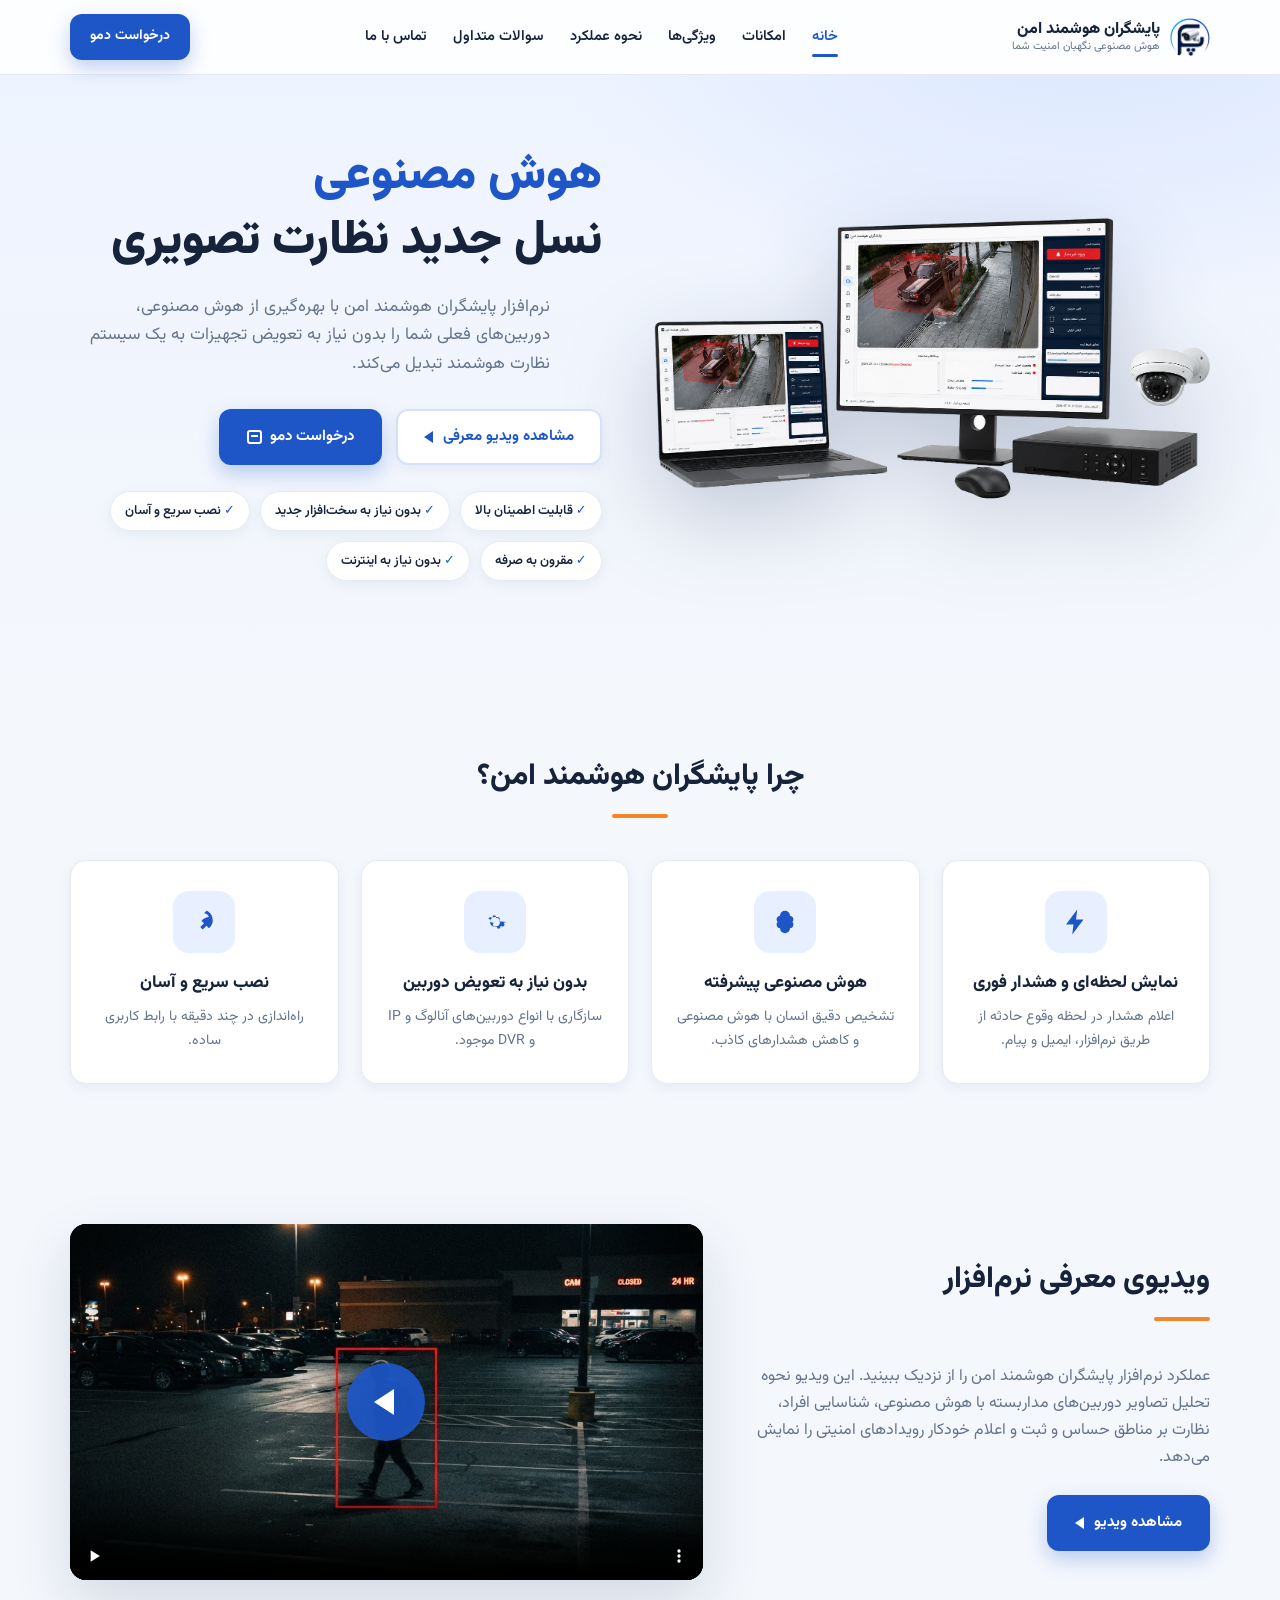
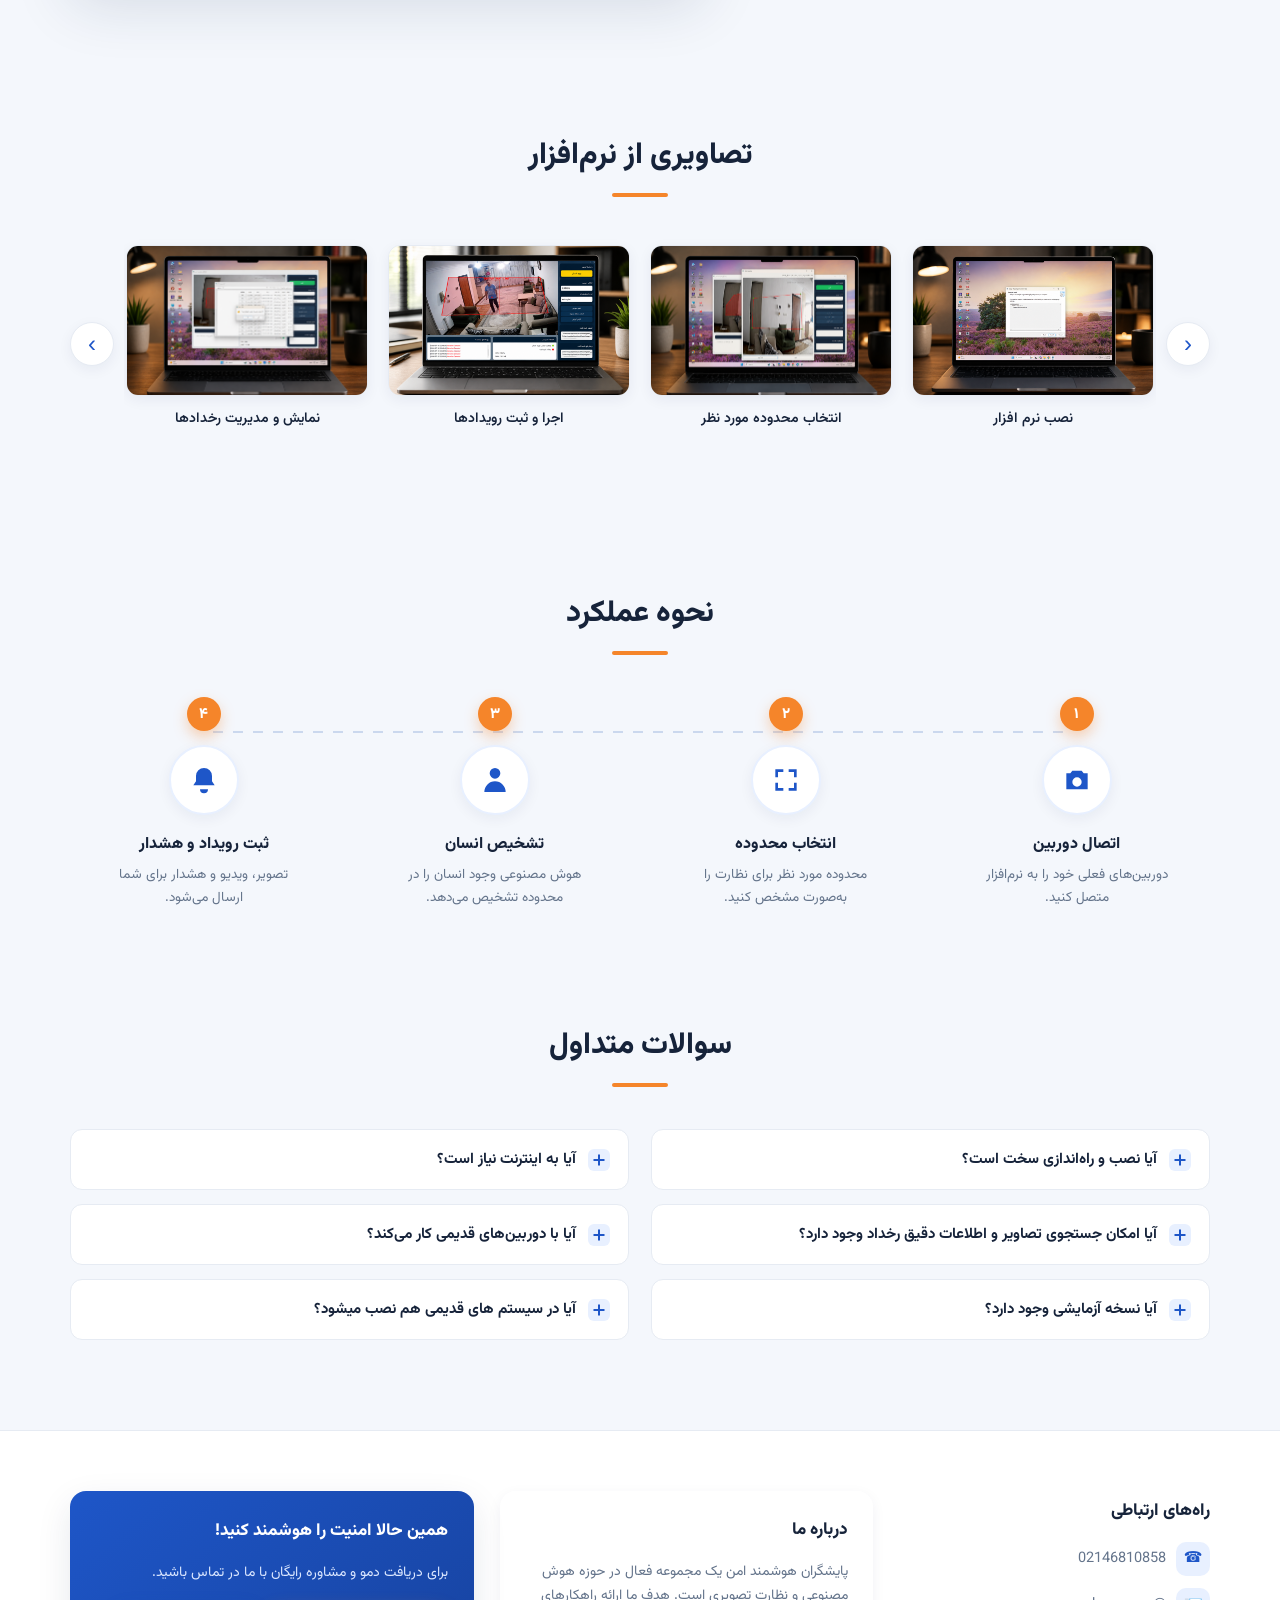
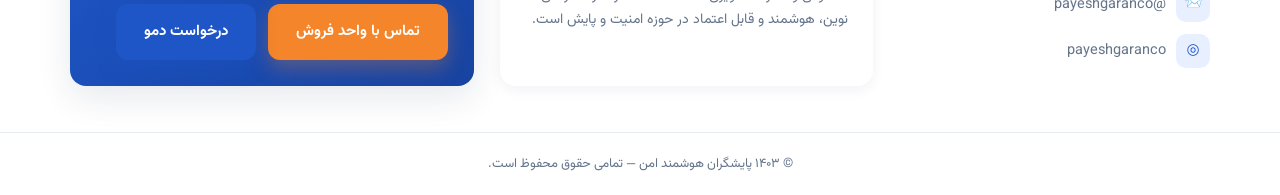
==== index.html @ 46f4c150 "Update index.html" ====
<!DOCTYPE html>
<html lang="fa" dir="rtl">
<head>
  <meta charset="UTF-8" />
  <meta name="viewport" content="width=device-width, initial-scale=1.0" />
  <title>پایشگران هوشمند امن | هوش مصنوعی نگهبان امنیت شما</title>
  <meta name="description" content="دوربین‌های فعلی خود را بدون تعویض تجهیزات به یک سیستم نظارتی هوشمند تبدیل کنید. تشخیص هوشمند انسان، هشدار لحظه‌ای و نصب سریع." />
  <meta name="theme-color" content="#1e56c8" />

  <!-- Vazirmatn Persian font -->
  <link rel="preconnect" href="https://fonts.googleapis.com" />
  <link rel="preconnect" href="https://fonts.gstatic.com" crossorigin />
  <link href="https://fonts.googleapis.com/css2?family=Vazirmatn:wght@400;500;600;700;800;900&display=swap" rel="stylesheet" />

  <link rel="stylesheet" href="style.css" />
</head>
<body>

  <!-- ============================================================= -->
  <!-- SECTION 1 : HEADER + HERO                                     -->
  <!-- ============================================================= -->
  <header class="navbar" id="navbar">
    <div class="container nav-inner">

      <!-- Brand / Logo -->
      <a href="#hero" class="brand">
        <!-- ASSET REQUIRED: assets/logo/logo.png -->
        <img src="assets/logo/logo.png" alt="لوگوی پایشگران هوشمند امن" class="brand-logo" />
        <span class="brand-text">
          <strong>پایشگران هوشمند امن</strong>
          <small>هوش مصنوعی نگهبان امنیت شما</small>
        </span>
      </a>

      <!-- Desktop navigation -->
      <nav class="nav-links" id="navLinks">
        <a href="#hero" class="active">خانه</a>
        <a href="#features">امکانات</a>
        <a href="#video">ویژگی‌ها</a>
        <a href="#how">نحوه عملکرد</a>
        <a href="#faq">سوالات متداول</a>
        <a href="#footer">تماس با ما</a>
      </nav>

      <!-- CTA + mobile toggle -->
      <div class="nav-actions">
        <a href="#footer" class="btn btn-primary btn-sm nav-cta">درخواست دمو</a>
        <button class="nav-toggle" id="navToggle" aria-label="باز کردن منو" aria-expanded="false">
          <span></span><span></span><span></span>
        </button>
      </div>

    </div>
  </header>

  <!-- HERO -->
  <section class="hero" id="hero">
    <div class="container hero-inner">

      <!-- Hero image -->
      <div class="hero-media reveal">
        <!-- ASSET REQUIRED: assets/images/hero.png -->
        <img src="assets/slider.png" alt="نمایش نرم‌افزار روی مانیتور و لپ‌تاپ به همراه دوربین مداربسته" />
      </div>

      <!-- Hero text -->
      <div class="hero-content reveal">
        <h1 class="hero-title">
          <span class="accent">هوش مصنوعی</span>
         نسل جدید نظارت تصویری
        </h1>
        <p class="hero-sub">نرم‌افزار پایشگران هوشمند امن با بهره‌گیری از هوش مصنوعی، دوربین‌های فعلی شما را بدون نیاز به تعویض تجهیزات به یک سیستم نظارت هوشمند تبدیل می‌کند.
        </p>

        <div class="hero-buttons">
          <a href="#video" class="btn btn-outline">
            مشاهده ویدیو معرفی
            <span class="icon-play" aria-hidden="true"></span>
          </a>
          <a href="#footer" class="btn btn-primary">
            درخواست دمو
            <span class="icon-cal" aria-hidden="true"></span>
          </a>
        </div>

        <!-- Feature chips -->
        <ul class="hero-chips">
          <li>قابلیت اطمینان بالا</li>
          <li>بدون نیاز به سخت‌افزار جدید</li>
          <li>نصب سریع و آسان</li>
          <li>مقرون به صرفه</li>
          <li>بدون نیاز به اینترنت</li>
        </ul>
      </div>

    </div>
  </section>


  <!-- ============================================================= -->
  <!-- SECTION 2 : FEATURES (4 CARDS)                                -->
  <!-- ============================================================= -->
  <section class="features" id="features">
    <div class="container">
      <h2 class="section-title reveal">چرا پایشگران هوشمند امن؟</h2>

      <div class="feature-grid">

        <article class="card feature-card reveal">
          <div class="feature-icon">
            <!-- icon: bolt/alert -->
            <svg viewBox="0 0 24 24" aria-hidden="true"><path d="M13 2 4 14h6l-1 8 9-12h-6z"/></svg>
          </div>
          <h3>نمایش لحظه‌ای و هشدار فوری</h3>
          <p>اعلام هشدار در لحظه وقوع حادثه از طریق نرم‌افزار، ایمیل و پیام.</p>
        </article>

        <article class="card feature-card reveal">
          <div class="feature-icon">
            <!-- icon: ai / brain -->
            <svg viewBox="0 0 24 24" aria-hidden="true"><path d="M12 3a4 4 0 0 0-4 4 3 3 0 0 0-2 5 3 3 0 0 0 2 5 4 4 0 0 0 8 0 3 3 0 0 0 2-5 3 3 0 0 0-2-5 4 4 0 0 0-4-4zm0 3v12"/></svg>
          </div>
          <h3>هوش مصنوعی پیشرفته</h3>
          <p>تشخیص دقیق انسان با هوش مصنوعی و کاهش هشدارهای کاذب.</p>
        </article>

        <article class="card feature-card reveal">
          <div class="feature-icon">
            <!-- icon: settings/gear -->
            <svg viewBox="0 0 24 24" aria-hidden="true"><path d="M12 8a4 4 0 1 0 0 8 4 4 0 0 0 0-8zm9 4-2 .5.7 1.9-1.4 1.4-1.9-.7-.5 2h-2l-.5-2-1.9.7-1.4-1.4.7-1.9L8 12l.5-1.9-1.9-.7L8 8l1.9.7.5-2h2l.5 2 1.9-.7L16 9.4l-.7 1.9z"/></svg>
          </div>
          <h3>بدون نیاز به تعویض دوربین</h3>
          <p>سازگاری با انواع دوربین‌های آنالوگ و IP و DVR موجود.</p>
        </article>

        <article class="card feature-card reveal">
          <div class="feature-icon">
            <!-- icon: rocket -->
            <svg viewBox="0 0 24 24" aria-hidden="true"><path d="M14 3c3 1 5 4 5 8 0 2-1 4-3 6l-2-2-3 3-2-2 3-3-2-2c2-2 4-3 6-3-1-2-2-3-4-3z"/></svg>
          </div>
          <h3>نصب سریع و آسان</h3>
          <p>راه‌اندازی در چند دقیقه با رابط کاربری ساده.</p>
        </article>

      </div>
    </div>
  </section>


  <!-- ============================================================= -->
  <!-- SECTION 3 : VIDEO                                             -->
  <!-- ============================================================= -->
  <section class="video-section" id="video">
    <div class="container video-inner">

      <div class="video-text reveal">
        <h2 class="section-title align-start">ویدیوی معرفی نرم‌افزار</h2>
        <p>عملکرد نرم‌افزار پایشگران هوشمند امن را از نزدیک ببینید. این ویدیو نحوه تحلیل تصاویر دوربین‌های مداربسته با هوش مصنوعی، شناسایی افراد، نظارت بر مناطق حساس و ثبت و اعلام خودکار رویدادهای امنیتی را نمایش می‌دهد.   </p>
        <a href="#video" class="btn btn-primary" id="playCta">
          مشاهده ویدیو
          <span class="icon-play" aria-hidden="true"></span>
        </a>
      </div>

      <div class="video-player reveal">
        <!-- ASSET REQUIRED: assets/video/demo.mp4  +  poster assets/images/video-poster.png -->
        <video id="demoVideo" controls poster="assets/images/video-poster.png" preload="none">
          <source src="assets/demoo.mp4" type="video/mp4" />
          مرورگر شما از پخش ویدیو پشتیبانی نمی‌کند.
        </video>
        <button class="video-play-btn" id="videoPlayBtn" aria-label="پخش ویدیو">
          <span class="icon-play-big" aria-hidden="true"></span>
        </button>
      </div>

    </div>
  </section>


  <!-- ============================================================= -->
  <!-- SECTION 4 : SOFTWARE GALLERY                                  -->
  <!-- ============================================================= -->
  <section class="gallery" id="gallery">
    <div class="container">
      <h2 class="section-title reveal">تصاویری از نرم‌افزار</h2>

      <div class="gallery-wrap reveal">
        <button class="gallery-nav prev" id="galleryPrev" aria-label="قبلی">‹</button>

        <div class="gallery-track" id="galleryTrack">
          <figure class="gallery-item">
            <!-- ASSET REQUIRED: assets/images/screenshot1.png -->
            <img src="assets/images/b.png" alt="نصب نرم افزار" />
            <figcaption>نصب نرم افزار</figcaption>
          </figure>

          <figure class="gallery-item">
            <!-- ASSET REQUIRED: assets/images/screenshot2.png -->
            <img src="assets/images/c.png" alt="انتخاب محدوده مورد نظر" />
            <figcaption>انتخاب محدوده مورد نظر</figcaption>
          </figure>

          <figure class="gallery-item">
            <!-- ASSET REQUIRED: assets/images/screenshot3.png -->
            <img src="assets/images/a.png" alt="اجرا و ثبت رویدادها" />
            <figcaption>اجرا و ثبت رویدادها</figcaption>
          </figure>

          <figure class="gallery-item">
            <!-- ASSET REQUIRED: assets/images/screenshot4.png -->
            <img src="assets/images/d.png" alt="نمایش و مدیریت رخدادها" />
            <figcaption>نمایش و مدیریت رخدادها</figcaption>
          </figure>
        </div>

        <button class="gallery-nav next" id="galleryNext" aria-label="بعدی">›</button>
      </div>
    </div>
  </section>


  <!-- ============================================================= -->
  <!-- SECTION 5 : HOW IT WORKS (4 STEPS)                            -->
  <!-- ============================================================= -->
  <section class="how" id="how">
    <div class="container">
      <h2 class="section-title reveal">نحوه عملکرد</h2>

      <div class="steps">

        <div class="step reveal">
          <div class="step-badge">۱</div>
          <div class="step-icon">
            <!-- icon: camera -->
            <svg viewBox="0 0 24 24" aria-hidden="true"><path d="M4 7h3l1.5-2h7L17 7h3v12H4zM12 10a3.5 3.5 0 1 0 0 7 3.5 3.5 0 0 0 0-7z"/></svg>
          </div>
          <h3>اتصال دوربین</h3>
          <p>دوربین‌های فعلی خود را به نرم‌افزار متصل کنید.</p>
        </div>

        <div class="step reveal">
          <div class="step-badge">۲</div>
          <div class="step-icon">
            <!-- icon: zone/square -->
            <svg viewBox="0 0 24 24" aria-hidden="true"><path d="M4 4h6v2H6v4H4zM20 4v6h-2V6h-4V4zM4 20v-6h2v4h4v2zM20 20h-6v-2h4v-4h2z"/></svg>
          </div>
          <h3>انتخاب محدوده</h3>
          <p>محدوده مورد نظر برای نظارت را به‌صورت مشخص کنید.</p>
        </div>

        <div class="step reveal">
          <div class="step-badge">۳</div>
          <div class="step-icon">
            <!-- icon: person -->
            <svg viewBox="0 0 24 24" aria-hidden="true"><path d="M12 3a4 4 0 1 0 0 8 4 4 0 0 0 0-8zM4 21a8 8 0 0 1 16 0z"/></svg>
          </div>
          <h3>تشخیص انسان</h3>
          <p>هوش مصنوعی وجود انسان را در محدوده تشخیص می‌دهد.</p>
        </div>

        <div class="step reveal">
          <div class="step-badge">۴</div>
          <div class="step-icon">
            <!-- icon: bell -->
            <svg viewBox="0 0 24 24" aria-hidden="true"><path d="M12 3a6 6 0 0 0-6 6v4l-2 3h16l-2-3V9a6 6 0 0 0-6-6zM9 19a3 3 0 0 0 6 0z"/></svg>
          </div>
          <h3>ثبت رویداد و هشدار</h3>
          <p>تصویر، ویدیو و هشدار برای شما ارسال می‌شود.</p>
        </div>

      </div>
    </div>
  </section>


  <!-- ============================================================= -->
  <!-- SECTION 6 : FAQ ACCORDION                                     -->
  <!-- ============================================================= -->
  <section class="faq" id="faq">
    <div class="container">
      <h2 class="section-title reveal">سوالات متداول</h2>

      <div class="faq-grid reveal">

        <!-- Column 1 -->
        <div class="faq-col">
          <div class="faq-item">
            <button class="faq-q" aria-expanded="false">
              <span class="faq-plus" aria-hidden="true"></span>
              آیا نصب و راه‌اندازی سخت است؟
            </button>
            <div class="faq-a"><p>خیر، نصب بسیار ساده است و در چند دقیقه انجام می‌شود.</p></div>
          </div>

          <div class="faq-item">
            <button class="faq-q" aria-expanded="false">
              <span class="faq-plus" aria-hidden="true"></span>
              آیا امکان جستجوی تصاویر و اطلاعات دقیق رخداد وجود دارد؟
            </button>
            <div class="faq-a"><p>بله، نرم‌افزار امکان جستجوی رخدادها را با تاریخ و ساعت فراهم میکند تا نیازی نباشد برای یافتن چند ثانیه چند ساعت فیلم را دستی بازبینی کنید.</p></div>
          </div>

          <div class="faq-item">
            <button class="faq-q" aria-expanded="false">
              <span class="faq-plus" aria-hidden="true"></span>
              آیا نسخه آزمایشی وجود دارد؟
            </button>
            <div class="faq-a"><p>بله، می‌توانید درخواست دمو دهید و نسخه آزمایشی را تجربه کنید.</p></div>
          </div>
        </div>

        <!-- Column 2 -->
        <div class="faq-col">
          <div class="faq-item">
            <button class="faq-q" aria-expanded="false">
              <span class="faq-plus" aria-hidden="true"></span>
              آیا به اینترنت نیاز است؟
            </button>
            <div class="faq-a"><p>خیر نرم افزار کاملا افلاین و روی سیستم خود شما اجرا میشود و هیچ اطلاعاتی از شما به هیچ سروری ارسال نمی شود.</p></div>
          </div>

          <div class="faq-item">
            <button class="faq-q" aria-expanded="false">
              <span class="faq-plus" aria-hidden="true"></span>
              آیا با دوربین‌های قدیمی کار می‌کند؟
            </button>
            <div class="faq-a"><p>بله، با انواع دوربین‌های آنالوگ و IP سازگار است.</p></div>
          </div>

          <div class="faq-item">
            <button class="faq-q" aria-expanded="false">
              <span class="faq-plus" aria-hidden="true"></span>
              آیا در سیستم های قدیمی هم نصب میشود؟
            </button>
            <div class="faq-a"><p>نرم افزار روی ویندوزهای 10 و 11  نصب و اجرا میشود..</p></div>
          </div>
        </div>

      </div>
    </div>
  </section>


  <!-- ============================================================= -->
  <!-- SECTION 7 : FOOTER + CONTACT                                  -->
  <!-- ============================================================= -->
  <footer class="footer" id="footer">
    <div class="container footer-grid">

      <!-- Contact info -->
      <div class="footer-col reveal">
        <h3>راه‌های ارتباطی</h3>
        <ul class="contact-list">
          <li><span class="c-icon" aria-hidden="true">☎</span>02146810858 </li>
          <li><span class="c-icon" aria-hidden="true">📨</span><a href="https://t.me/payeshgaranco" target="_blank">@payeshgaranco</a></li>
          <li><span class="c-icon" aria-hidden="true">◎</span><a href="https://instagram.com/payeshgaranco" target="_blank" rel="noopener noreferrer">payeshgaranco</a></li>
        </ul>
      </div>

      <!-- About -->
      <div class="footer-col card glass reveal">
        <h3>درباره ما</h3>
        <p>
          پایشگران هوشمند امن یک مجموعه فعال در حوزه هوش
          مصنوعی و نظارت تصویری است. هدف ما ارائه راهکارهای نوین، هوشمند و قابل اعتماد در حوزه امنیت و پایش است.
        </p>
      </div>

      <!-- Final CTA -->
      <div class="footer-col cta-card reveal">
        <h3>همین حالا امنیت را هوشمند کنید!</h3>
        <p>برای دریافت دمو و مشاوره رایگان با ما در تماس باشید.</p>
        <div class="cta-buttons">
          <a href="tel:09380102519" class="btn btn-accent">تماس با واحد فروش</a>
          <a href="#hero" class="btn btn-primary">درخواست دمو</a>
        </div>
      </div>

    </div>

    <div class="footer-bottom">
      <div class="container">
        <p>© ۱۴۰۳ پایشگران هوشمند امن — تمامی حقوق محفوظ است.</p>
      </div>
    </div>
  </footer>

  <script src="script.js"></script>
</body>
</html>
---- style.css ----
/*==============================
  BASE / RESET / VARIABLES
==============================*/
:root {
  --blue:        #1e56c8;
  --blue-dark:   #1743a0;
  --blue-soft:   #e8f0ff;
  --orange:      #f5852a;
  --ink:         #16233a;
  --muted:       #64748b;
  --line:        #e6ebf3;
  --bg:          #f4f7fc;
  --white:       #ffffff;
  --radius:      16px;
  --shadow-sm:   0 4px 14px rgba(20, 40, 80, 0.06);
  --shadow-md:   0 12px 34px rgba(20, 40, 80, 0.10);
  --shadow-lg:   0 24px 60px rgba(20, 40, 80, 0.14);
  --maxw:        1180px;
}

* { margin: 0; padding: 0; box-sizing: border-box; }

html {
  scroll-behavior: smooth;      /* smooth scroll */
  scroll-padding-top: 90px;
  background: var(--bg);
}

body {
  font-family: "Vazirmatn", system-ui, sans-serif;
  color: var(--ink);
  background: var(--bg);
  line-height: 1.7;
  overflow-x: hidden;
}

.container {
  width: 100%;
  max-width: var(--maxw);
  margin: 0 auto;
  padding: 0 20px;
}

img { max-width: 100%; display: block; }
ul { list-style: none; }
a { text-decoration: none; color: inherit; }

/*==============================
  BUTTONS (shared)
==============================*/
.btn {
  display: inline-flex;
  align-items: center;
  justify-content: center;
  gap: 8px;
  font-family: inherit;
  font-weight: 700;
  font-size: 15px;
  padding: 13px 26px;
  border-radius: 12px;
  border: 2px solid transparent;
  cursor: pointer;
  transition: transform .2s ease, box-shadow .2s ease, background .2s ease, color .2s ease;
}
.btn:hover { transform: translateY(-2px); }
.btn-sm { padding: 9px 18px; font-size: 14px; }

.btn-primary { background: var(--blue); color: #fff; box-shadow: 0 8px 20px rgba(30,86,200,.28); }
.btn-primary:hover { background: var(--blue-dark); }

.btn-outline { background: #fff; color: var(--blue); border-color: #d7e2f7; box-shadow: var(--shadow-sm); }
.btn-outline:hover { border-color: var(--blue); }

.btn-accent { background: var(--orange); color: #fff; box-shadow: 0 8px 20px rgba(245,133,42,.30); }
.btn-accent:hover { filter: brightness(.96); }

/* small inline icons made with CSS so no external icon files are required */
.icon-play  { width: 0; height: 0; border-inline-start: 9px solid currentColor; border-block: 6px solid transparent; margin-inline-start: 2px; }
.icon-cal   { width: 15px; height: 14px; border: 2px solid currentColor; border-radius: 3px; position: relative; }
.icon-cal::before { content: ""; position: absolute; inset: 3px 2px auto 2px; border-top: 2px solid currentColor; }

/*==============================
  SECTION TITLES (shared)
==============================*/
.section-title {
  text-align: center;
  font-size: clamp(22px, 3vw, 30px);
  font-weight: 800;
  margin-bottom: 42px;
  position: relative;
  padding-bottom: 16px;
}
.section-title::after {
  content: "";
  position: absolute;
  bottom: 0; left: 50%;
  transform: translateX(-50%);
  width: 56px; height: 4px;
  border-radius: 4px;
  background: var(--orange);
}
.section-title.align-start { text-align: right; }
.section-title.align-start::after { left: auto; right: 0; transform: none; }

/*==============================
  SCROLL REVEAL ANIMATION
==============================*/
.reveal {
  opacity: 0;
  transform: translateY(28px);
  transition: opacity .7s ease, transform .7s ease;
}
.reveal.visible { opacity: 1; transform: translateY(0); }

/*==============================
  SECTION 1 : NAVBAR
==============================*/
.navbar {
  position: sticky;               /* sticky navbar */
  top: 0;
  z-index: 100;
  background: rgba(255, 255, 255, 0.82);
  backdrop-filter: blur(14px);
  -webkit-backdrop-filter: blur(14px);
  border-bottom: 1px solid var(--line);
  transition: box-shadow .3s ease, background .3s ease;
}
.navbar.scrolled { box-shadow: var(--shadow-sm); background: rgba(255,255,255,.95); }

.nav-inner {
  display: flex;
  align-items: center;
  justify-content: space-between;
  gap: 20px;
  height: 74px;
}
.brand { display: flex; align-items: center; gap: 10px; }
.brand-logo { width: 40px; height: 40px; object-fit: contain; }
.brand-text { display: flex; flex-direction: column; line-height: 1.25; }
.brand-text strong { font-size: 16px; font-weight: 800; }
.brand-text small { font-size: 11px; color: var(--muted); }

.nav-links { display: flex; align-items: center; gap: 26px; }
.nav-links a { font-size: 14.5px; font-weight: 600; color: var(--ink); position: relative; padding: 6px 0; transition: color .2s; }
.nav-links a:hover { color: var(--blue); }
.nav-links a.active { color: var(--blue); }
.nav-links a.active::after {
  content: ""; position: absolute; bottom: -2px; right: 0; left: 0;
  height: 3px; border-radius: 3px; background: var(--blue);
}

.nav-actions { display: flex; align-items: center; gap: 12px; }

.nav-toggle {
  display: none;
  flex-direction: column;
  gap: 5px;
  width: 42px; height: 42px;
  border: 1px solid var(--line);
  border-radius: 10px;
  background: #fff;
  cursor: pointer;
  align-items: center; justify-content: center;
}
.nav-toggle span { width: 20px; height: 2px; background: var(--ink); border-radius: 2px; transition: .3s; }
.nav-toggle.open span:nth-child(1) { transform: translateY(7px) rotate(45deg); }
.nav-toggle.open span:nth-child(2) { opacity: 0; }
.nav-toggle.open span:nth-child(3) { transform: translateY(-7px) rotate(-45deg); }

/*==============================
  SECTION 1 : HERO
==============================*/
.hero {
  position: relative;
  padding: 70px 0 90px;
  background:
    radial-gradient(900px 500px at 85% -10%, #dbe7ff 0%, transparent 60%),
    linear-gradient(180deg, #eef4ff 0%, var(--bg) 100%);
  overflow: hidden;
}
.hero-inner {
  display: grid;
  grid-template-columns: 1.05fr 1fr;
  align-items: center;
  gap: 50px;
}
.hero-media img {
  width: 100%;
  filter: drop-shadow(0 30px 45px rgba(20,40,80,.22));
  animation: float 6s ease-in-out infinite;
}
@keyframes float { 0%,100% { transform: translateY(0); } 50% { transform: translateY(-14px); } }

.hero-content { text-align: right; }
.hero-title {
  font-size: clamp(30px, 4.4vw, 48px);
  font-weight: 900;
  line-height: 1.35;
  margin-bottom: 18px;
}
.hero-title .accent { color: var(--blue); display: block; }
.hero-sub { font-size: 17px; color: var(--muted); max-width: 480px; margin-inline-start: auto; margin-bottom: 30px; }

.hero-buttons { display: flex; gap: 14px; flex-wrap: wrap; margin-bottom: 26px; }

.hero-chips { display: flex; flex-wrap: wrap; gap: 10px; }
.hero-chips li {
  background: #fff;
  border: 1px solid var(--line);
  color: var(--ink);
  font-size: 13px;
  font-weight: 600;
  padding: 8px 14px;
  border-radius: 999px;
  box-shadow: var(--shadow-sm);
}
.hero-chips li::before { content: "✓ "; color: var(--blue); font-weight: 800; }

/*==============================
  SECTION 2 : FEATURES
==============================*/
.features { padding: 80px 0; }
.feature-grid {
  display: grid;
  grid-template-columns: repeat(4, 1fr);
  gap: 22px;
}
.card {
  background: #fff;
  border: 1px solid var(--line);
  border-radius: var(--radius);
  box-shadow: var(--shadow-sm);
}
/* glassmorphism card variant */
.glass {
  background: rgba(255,255,255,.6);
  backdrop-filter: blur(12px);
  -webkit-backdrop-filter: blur(12px);
  border: 1px solid rgba(255,255,255,.7);
}
.feature-card {
  padding: 30px 22px;
  text-align: center;
  transition: transform .3s ease, box-shadow .3s ease, border-color .3s ease;
}
.feature-card:hover { transform: translateY(-8px); box-shadow: var(--shadow-md); border-color: #cfe0ff; }
.feature-icon {
  width: 62px; height: 62px;
  margin: 0 auto 16px;
  border-radius: 16px;
  background: var(--blue-soft);
  display: grid; place-items: center;
}
.feature-icon svg { width: 30px; height: 30px; fill: var(--blue); }
.feature-card h3 { font-size: 17px; font-weight: 800; margin-bottom: 8px; }
.feature-card p { font-size: 14px; color: var(--muted); }

/*==============================
  SECTION 3 : VIDEO
==============================*/
.video-section { padding: 60px 0 80px; }
.video-inner {
  display: grid;
  grid-template-columns: 0.85fr 1.15fr;
  align-items: center;
  gap: 40px;
}
.video-text p { color: var(--muted); font-size: 16px; margin-bottom: 24px; }

.video-player {
  position: relative;
  border-radius: var(--radius);
  overflow: hidden;
  box-shadow: var(--shadow-lg);
  background: #0b1220;
  aspect-ratio: 16 / 9;
}
.video-player video { width: 100%; height: 100%; object-fit: cover; }
.video-play-btn {
  position: absolute; inset: 0;
  margin: auto;
  width: 78px; height: 78px;
  border: none;
  border-radius: 50%;
  background: rgba(30,86,200,.92);
  color: #fff;
  cursor: pointer;
  display: grid; place-items: center;
  box-shadow: 0 10px 30px rgba(0,0,0,.35);
  transition: transform .2s ease, background .2s ease;
}
.video-play-btn:hover { transform: scale(1.08); background: var(--blue); }
.video-play-btn.hidden { display: none; }
.icon-play-big { width: 0; height: 0; border-inline-start: 20px solid #fff; border-block: 13px solid transparent; margin-inline-start: 5px; }

/*==============================
  SECTION 4 : SOFTWARE GALLERY
==============================*/
.gallery { padding: 70px 0; }
.gallery-wrap { position: relative; display: flex; align-items: center; gap: 10px; }
.gallery-track {
  display: flex;
  gap: 20px;
  overflow-x: auto;
  scroll-behavior: smooth;
  scroll-snap-type: x mandatory;
  padding: 6px 2px 16px;
  flex: 1;
  scrollbar-width: none;
}
.gallery-track::-webkit-scrollbar { display: none; }
.gallery-item {
  flex: 0 0 calc(25% - 15px);
  scroll-snap-align: start;
  text-align: center;
}
.gallery-item img {
  width: 100%;
  aspect-ratio: 16 / 10;
  object-fit: cover;
  border-radius: 12px;
  border: 1px solid var(--line);
  box-shadow: var(--shadow-sm);
  transition: transform .3s ease, box-shadow .3s ease;
}
.gallery-item img:hover { transform: translateY(-6px); box-shadow: var(--shadow-md); }
.gallery-item figcaption { margin-top: 12px; font-size: 14px; font-weight: 600; color: var(--ink); }

.gallery-nav {
  flex: 0 0 auto;
  width: 44px; height: 44px;
  border-radius: 50%;
  border: 1px solid var(--line);
  background: #fff;
  color: var(--blue);
  font-size: 24px;
  line-height: 1;
  cursor: pointer;
  box-shadow: var(--shadow-sm);
  transition: background .2s, color .2s;
}
.gallery-nav:hover { background: var(--blue); color: #fff; }

/*==============================
  SECTION 5 : HOW IT WORKS
==============================*/
.how { padding: 70px 0 90px; }
.steps {
  display: grid;
  grid-template-columns: repeat(4, 1fr);
  gap: 24px;
  position: relative;
}
/* connecting line behind the steps (RTL friendly) */
.steps::before {
  content: "";
  position: absolute;
  top: 34px;
  right: 12.5%;
  left: 12.5%;
  height: 2px;
  background: repeating-linear-gradient(90deg, #cbd8ee 0 10px, transparent 10px 20px);
  z-index: 0;
}
.step { text-align: center; position: relative; z-index: 1; }
.step-badge {
  width: 34px; height: 34px;
  margin: 0 auto 14px;
  border-radius: 50%;
  background: var(--orange);
  color: #fff;
  font-weight: 800;
  display: grid; place-items: center;
  font-size: 15px;
  box-shadow: 0 6px 14px rgba(245,133,42,.35);
}
.step-icon {
  width: 70px; height: 70px;
  margin: 0 auto 16px;
  border-radius: 50%;
  background: #fff;
  border: 2px solid var(--blue-soft);
  display: grid; place-items: center;
  box-shadow: var(--shadow-sm);
}
.step-icon svg { width: 32px; height: 32px; fill: var(--blue); }
.step h3 { font-size: 16px; font-weight: 800; margin-bottom: 6px; }
.step p { font-size: 13.5px; color: var(--muted); max-width: 200px; margin: 0 auto; }

/*==============================
  SECTION 6 : FAQ ACCORDION
==============================*/
.faq { padding: 20px 0 90px; }
.faq-grid {
  display: grid;
  grid-template-columns: 1fr 1fr;
  gap: 22px;
}
.faq-col { display: flex; flex-direction: column; gap: 14px; }
.faq-item {
  background: #fff;
  border: 1px solid var(--line);
  border-radius: 12px;
  overflow: hidden;
  transition: box-shadow .25s ease, border-color .25s ease;
}
.faq-item.open { border-color: #cfe0ff; box-shadow: var(--shadow-sm); }
.faq-q {
  width: 100%;
  display: flex;
  align-items: center;
  gap: 12px;
  text-align: right;
  font-family: inherit;
  font-size: 15px;
  font-weight: 700;
  color: var(--ink);
  background: none;
  border: none;
  padding: 18px 18px;
  cursor: pointer;
}
.faq-plus {
  flex: 0 0 auto;
  width: 22px; height: 22px;
  position: relative;
  border-radius: 6px;
  background: var(--blue-soft);
}
.faq-plus::before, .faq-plus::after {
  content: ""; position: absolute; background: var(--blue);
  top: 50%; left: 50%; transform: translate(-50%, -50%);
  transition: transform .3s ease, opacity .3s ease;
}
.faq-plus::before { width: 11px; height: 2px; }
.faq-plus::after  { width: 2px; height: 11px; }
.faq-item.open .faq-plus::after { transform: translate(-50%, -50%) rotate(90deg); opacity: 0; }

.faq-a {
  max-height: 0;
  overflow: hidden;
  transition: max-height .35s ease;
}
.faq-a p { padding: 0 18px 18px; color: var(--muted); font-size: 14px; }

/*==============================
  SECTION 7 : FOOTER + CONTACT
==============================*/
.footer { background: #fff; border-top: 1px solid var(--line); padding-top: 60px; }
.footer-grid {
  display: grid;
  grid-template-columns: 1fr 1.2fr 1.3fr;
  gap: 26px;
  align-items: stretch;
}
.footer-col { padding: 6px 0; }
.footer-col h3 { font-size: 17px; font-weight: 800; margin-bottom: 16px; }

.contact-list li {
  display: flex; align-items: center; gap: 10px;
  font-size: 14.5px; color: var(--muted);
  margin-bottom: 12px;
}
.c-icon {
  width: 34px; height: 34px;
  border-radius: 10px;
  background: var(--blue-soft);
  color: var(--blue);
  display: grid; place-items: center;
  font-size: 15px;
}

.footer-col.card { padding: 24px; }
.footer-col.card p { font-size: 14px; color: var(--muted); }

.cta-card {
  padding: 26px;
  border-radius: var(--radius);
  background: linear-gradient(140deg, var(--blue) 0%, var(--blue-dark) 100%);
  color: #fff;
  box-shadow: var(--shadow-md);
}
.cta-card h3 { color: #fff; }
.cta-card p { color: #dbe7ff; font-size: 14px; margin-bottom: 18px; }
.cta-buttons { display: flex; gap: 12px; flex-wrap: wrap; }

.footer-bottom { margin-top: 46px; border-top: 1px solid var(--line); padding: 20px 0; }
.footer-bottom p { text-align: center; font-size: 13px; color: var(--muted); }

/*==============================
  RESPONSIVE : TABLET
==============================*/
@media (max-width: 992px) {
  .feature-grid { grid-template-columns: repeat(2, 1fr); }
  .steps { grid-template-columns: repeat(2, 1fr); row-gap: 40px; }
  .steps::before { display: none; }
  .footer-grid { grid-template-columns: 1fr 1fr; }
  .cta-card { grid-column: 1 / -1; }
  .gallery-item { flex: 0 0 calc(50% - 10px); }
  .video-inner { grid-template-columns: 1fr; }
  .video-text { text-align: center; }
  .section-title.align-start { text-align: center; }
  .section-title.align-start::after { left: 50%; right: auto; transform: translateX(-50%); }
}

/*==============================
  RESPONSIVE : MOBILE
==============================*/
@media (max-width: 720px) {
  .nav-links {
    position: absolute;
    top: 74px; right: 0; left: 0;
    flex-direction: column;
    align-items: stretch;
    gap: 0;
    background: #fff;
    border-bottom: 1px solid var(--line);
    box-shadow: var(--shadow-md);
    padding: 8px 20px 16px;
    max-height: 0;
    overflow: hidden;
    transition: max-height .35s ease;
  }
  .nav-links.open { max-height: 340px; }
  .nav-links a { padding: 13px 0; border-bottom: 1px solid var(--line); }
  .nav-links a.active::after { display: none; }
  .nav-toggle { display: flex; }
  .nav-cta { display: none; }

  .hero { padding: 40px 0 60px; }
  .hero-inner { grid-template-columns: 1fr; gap: 34px; }
  .hero-content { text-align: center; order: 2; }
  .hero-media { order: 1; }
  .hero-sub { margin-inline: auto; }
  .hero-buttons, .hero-chips { justify-content: center; }

  .feature-grid { grid-template-columns: 1fr; }
  .footer-grid { grid-template-columns: 1fr; }
  .gallery-item { flex: 0 0 85%; }
  .hero-buttons .btn { flex: 1; }
}
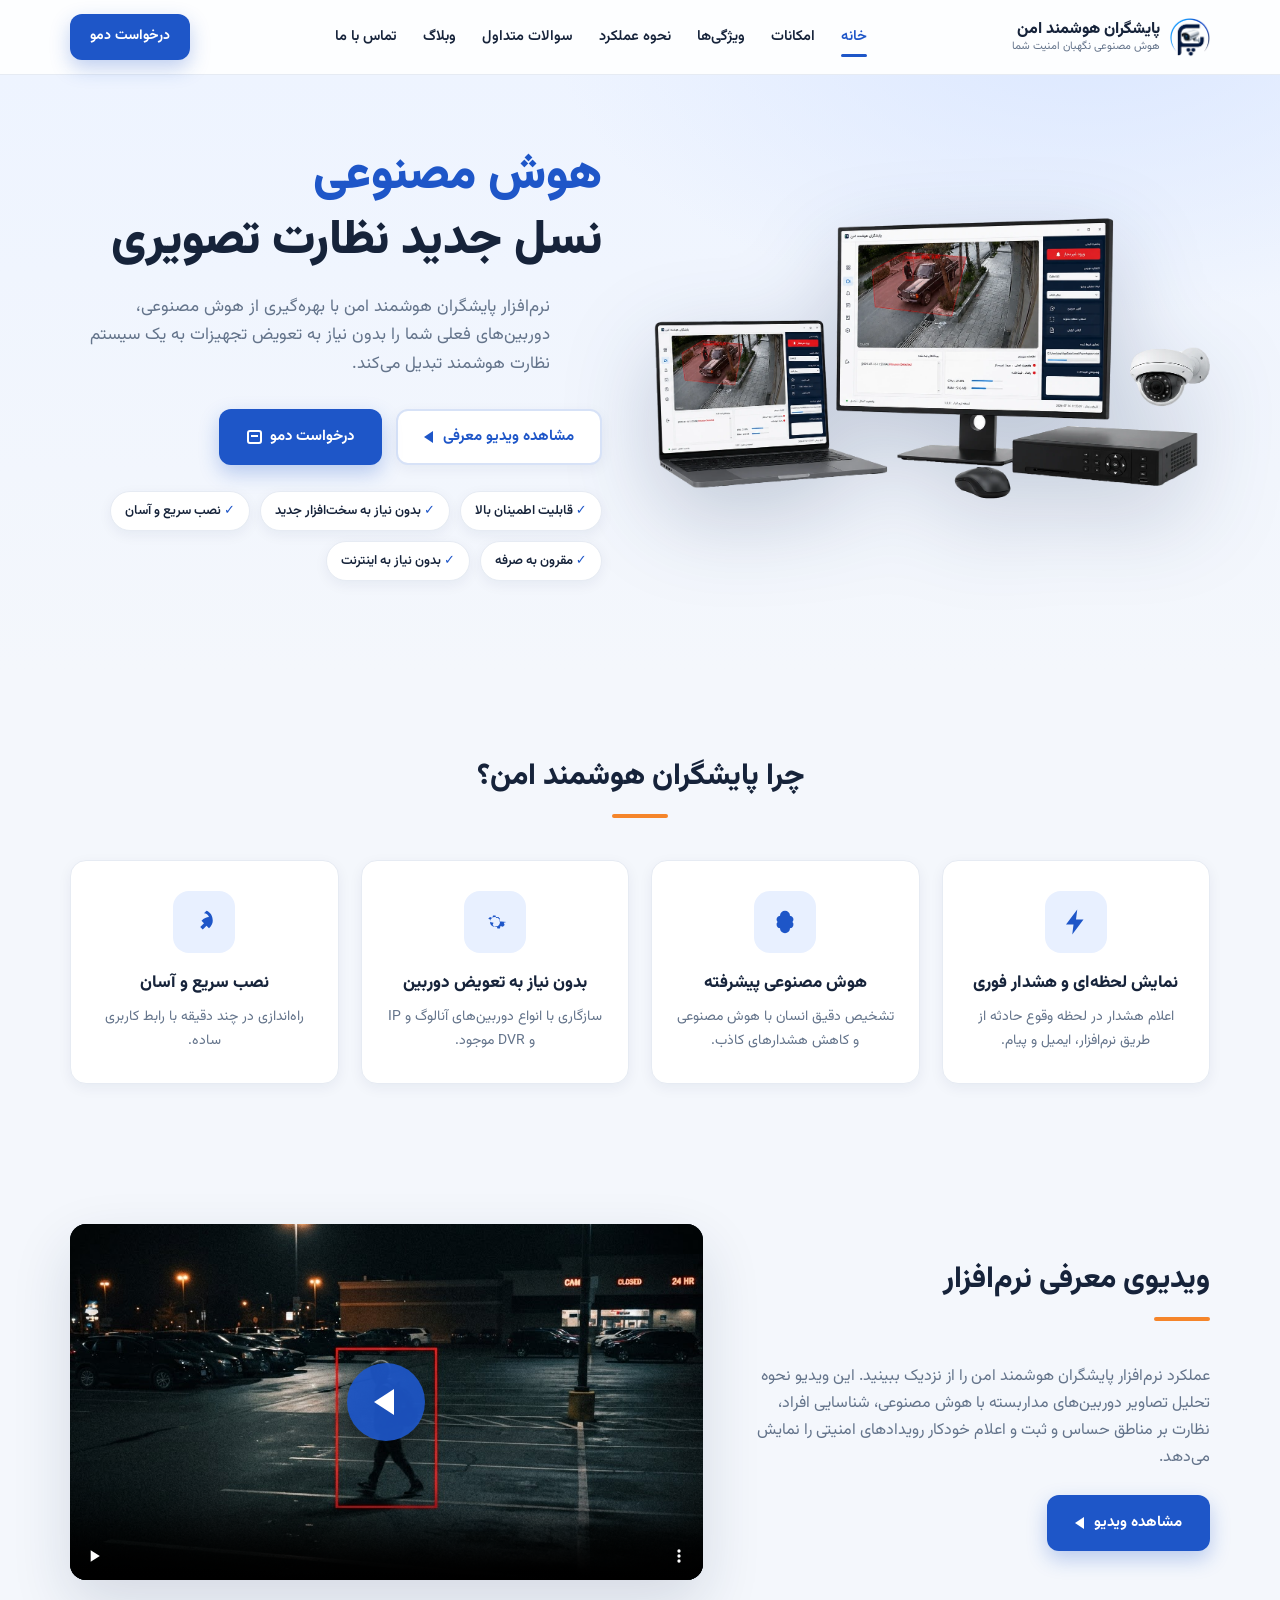
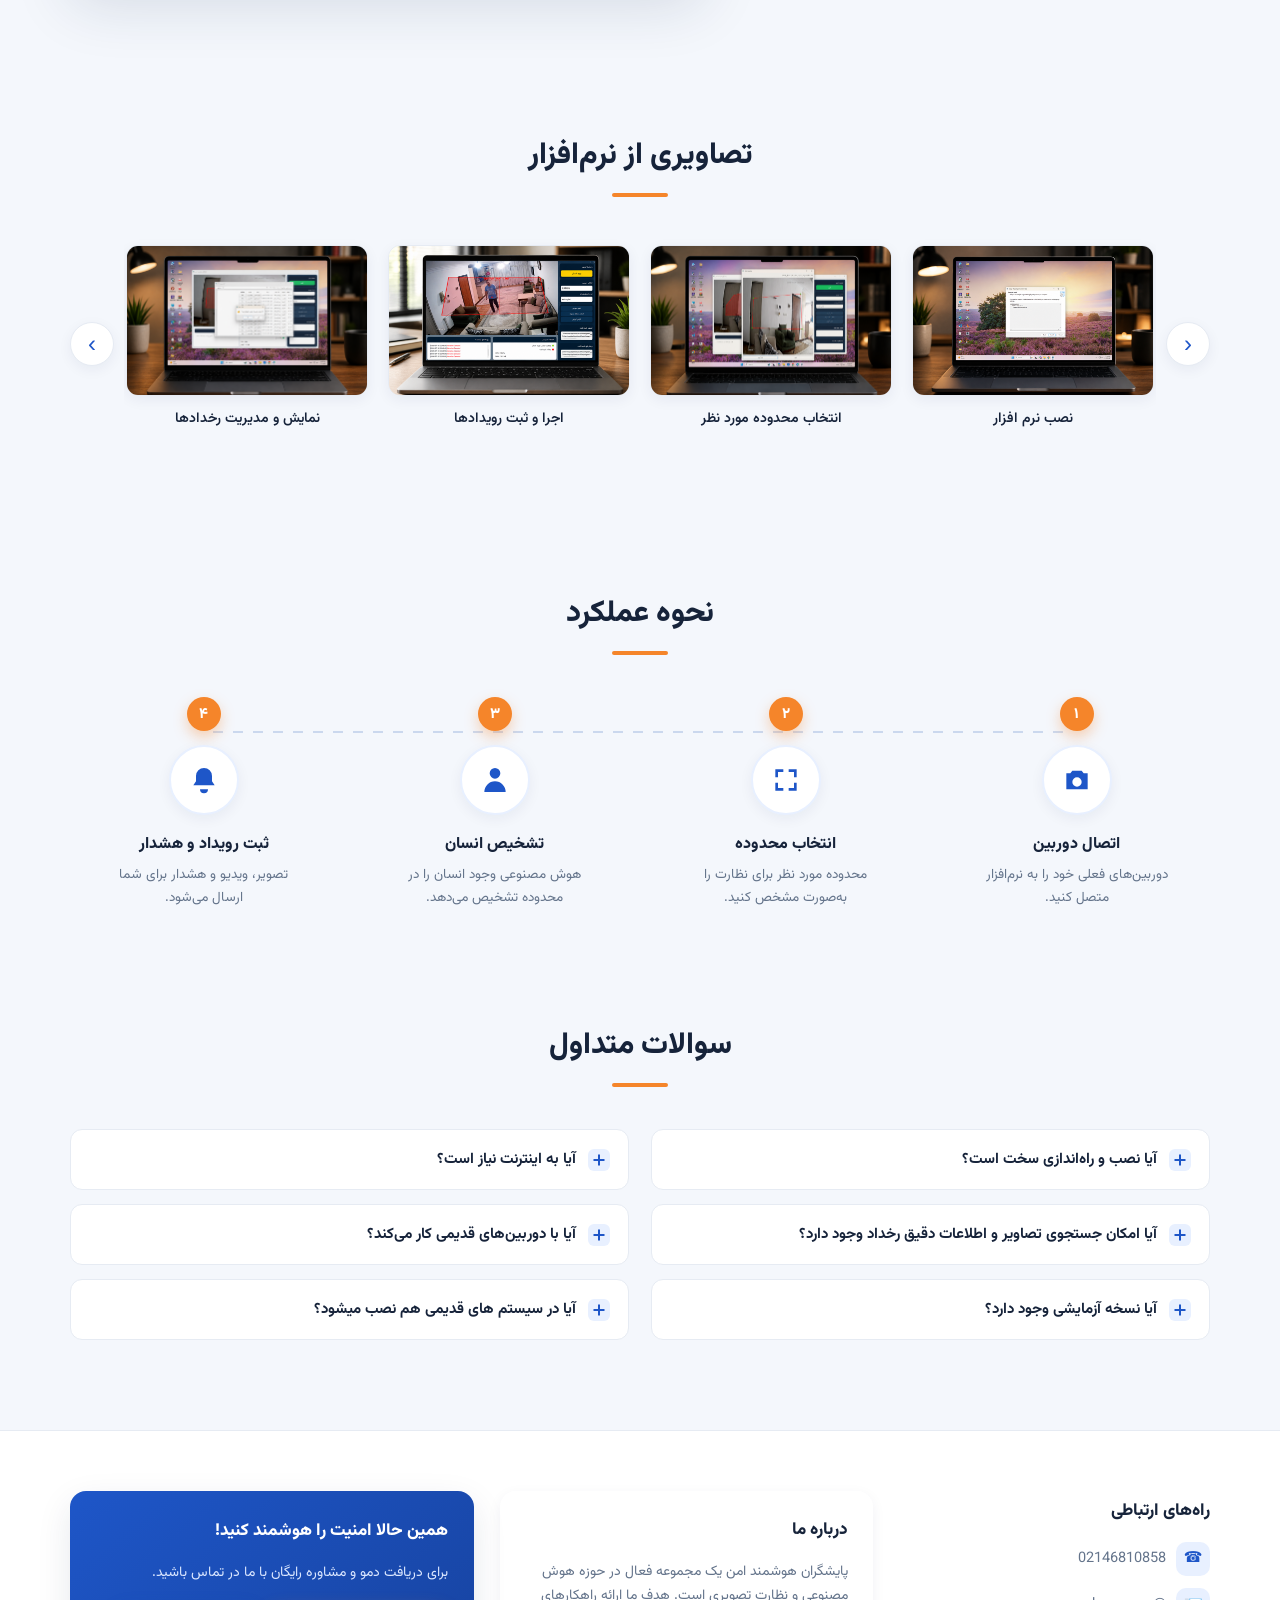
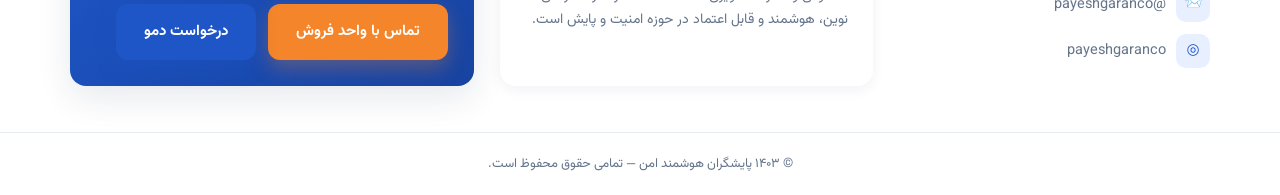
==== commit 6b185f74: "Update index.html" ====
--- a/index.html
+++ b/index.html
@@ -39,6 +39,7 @@
         <a href="#video">ویژگی‌ها</a>
         <a href="#how">نحوه عملکرد</a>
         <a href="#faq">سوالات متداول</a>
+        <a href="/blog/">وبلاگ</a>
         <a href="#footer">تماس با ما</a>
       </nav>
 
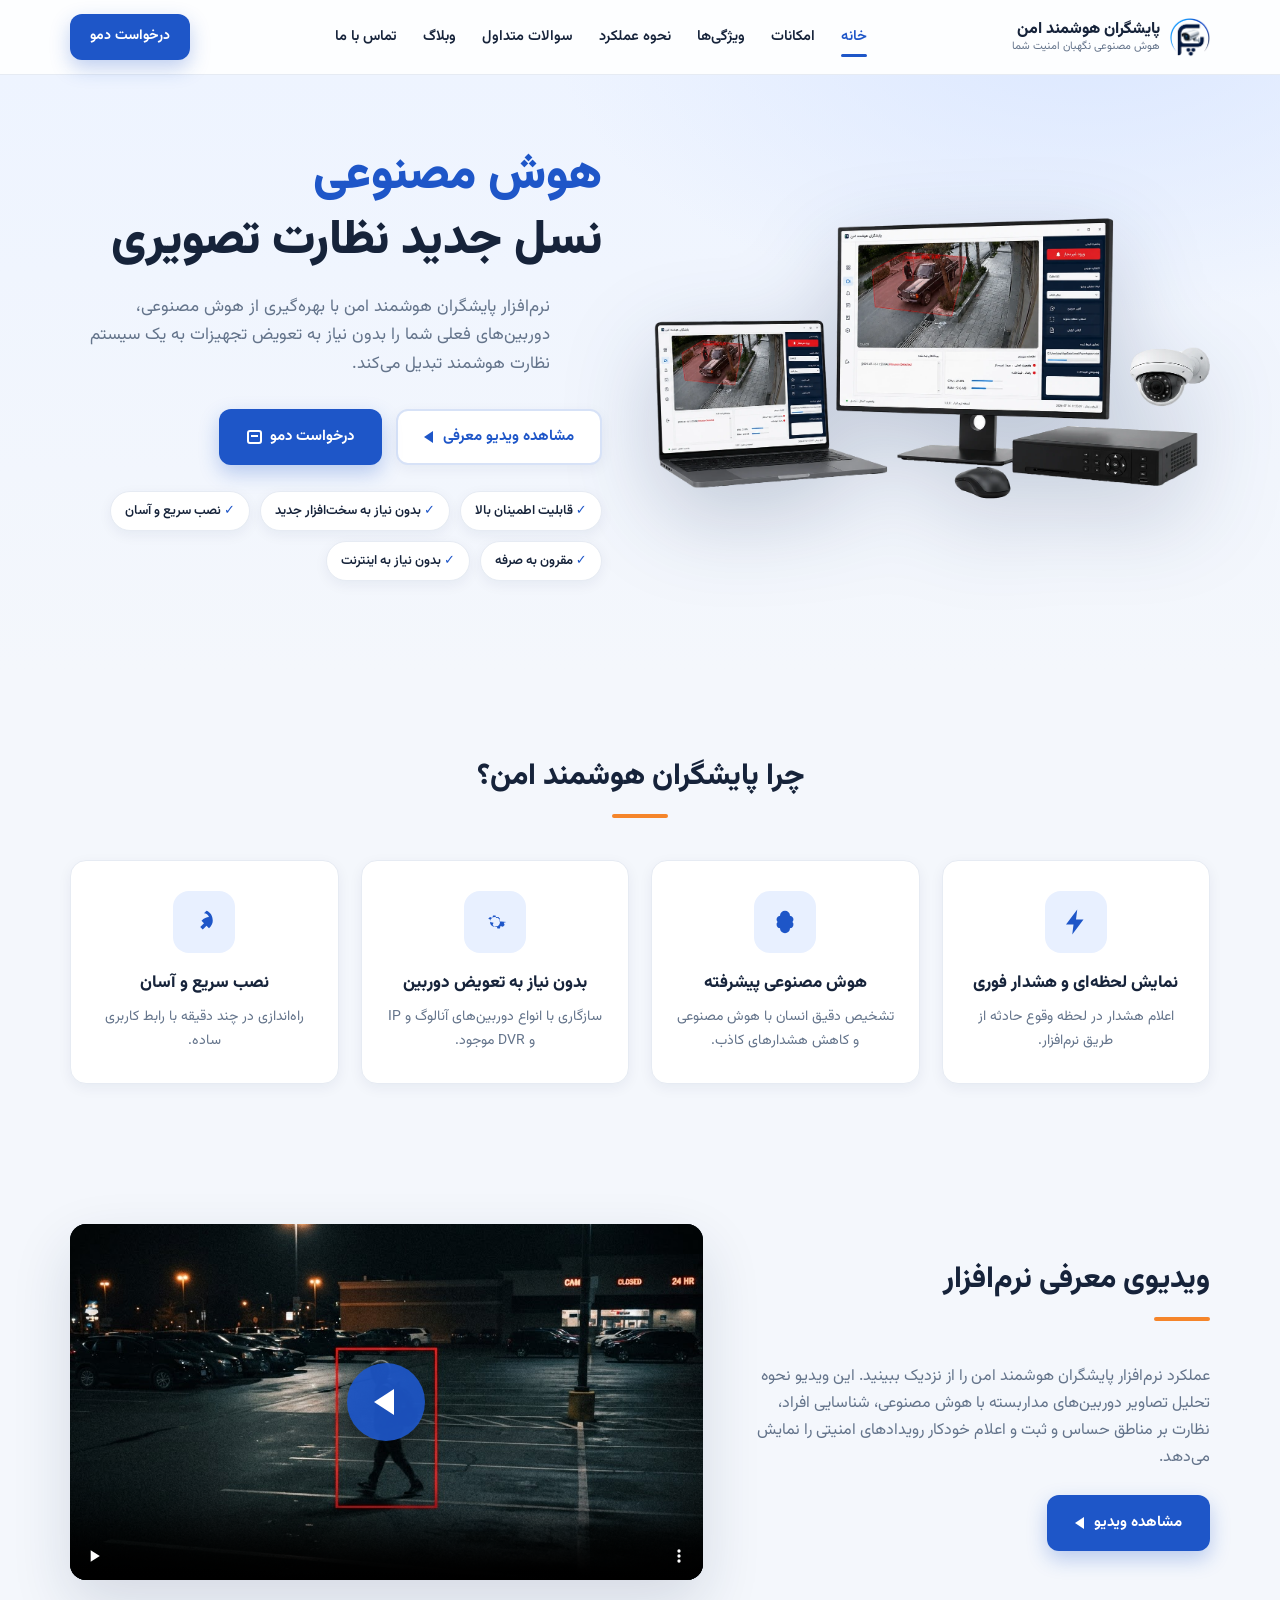
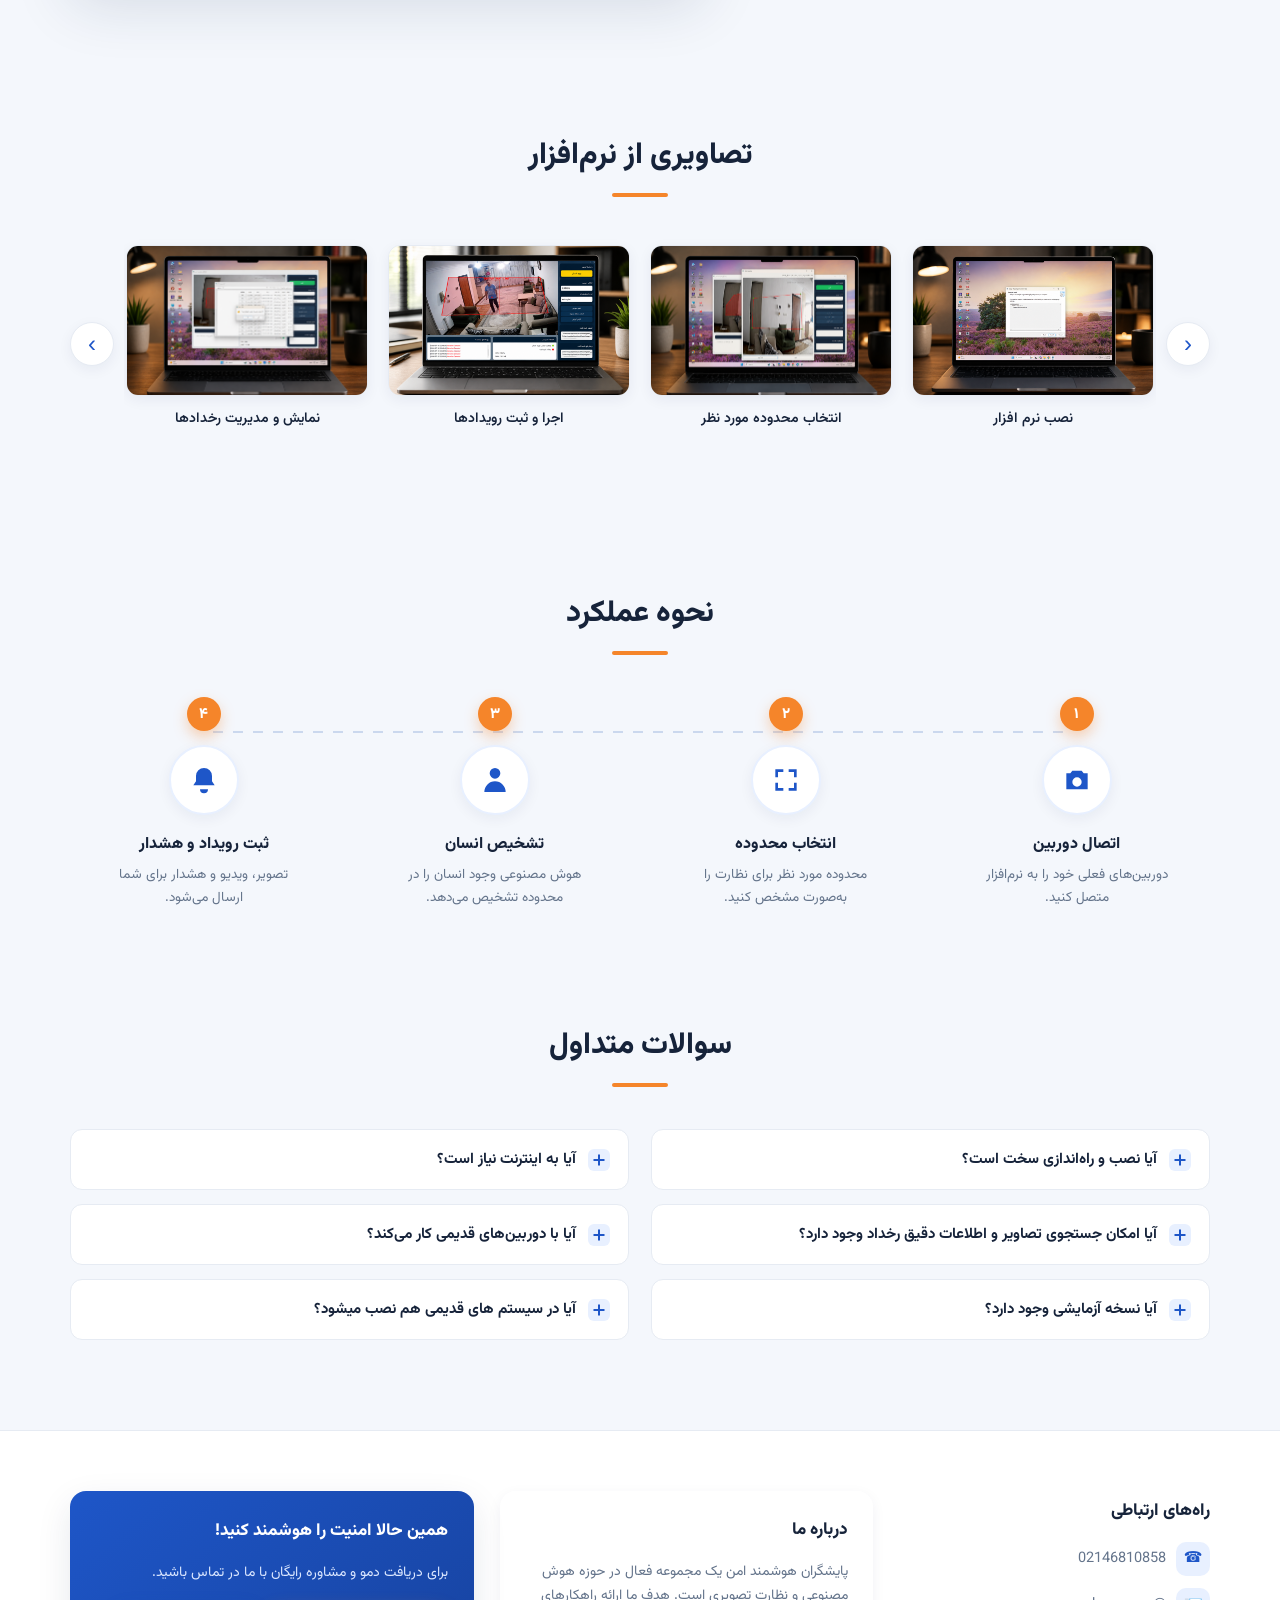
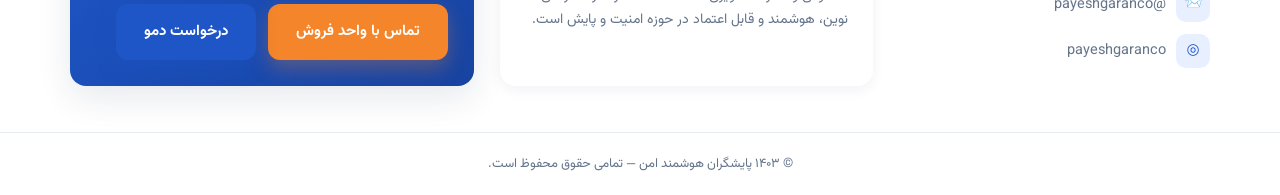
==== commit 86203635: "Update index.html" ====
--- a/index.html
+++ b/index.html
@@ -3,10 +3,36 @@
 <head>
   <meta charset="UTF-8" />
   <meta name="viewport" content="width=device-width, initial-scale=1.0" />
-  <title>پایشگران هوشمند امن | هوش مصنوعی نگهبان امنیت شما</title>
-  <meta name="description" content="دوربین‌های فعلی خود را بدون تعویض تجهیزات به یک سیستم نظارتی هوشمند تبدیل کنید. تشخیص هوشمند انسان، هشدار لحظه‌ای و نصب سریع." />
+  <title>پایشگران هوشمند امن | نرم افزار هوش مصنوعی دوربین مداربسته</title>
+  <meta name="description"
+content="نرم افزار هوش مصنوعی پایشگران هوشمند امن، دوربین های مداربسته موجود را بدون تعویض تجهیزات به سیستم نظارتی هوشمند تبدیل می‌کند. تشخیص نفوذ، تشخیص انسان و هشدار لحظه‌ای.">
   <meta name="theme-color" content="#1e56c8" />
-
+  <meta name="keywords"
+  content="هوش مصنوعی, دوربین مداربسته, AI CCTV, تشخیص نفوذ, نرم افزار نظارتی">
+
+  <meta name="robots" content="index,follow">
+  <link rel="icon" type="image/png" href="/assets/logo/logo.png">
+  <link rel="canonical" href="https://payeshgaranco.ir/">
+  <meta property="og:title" content="پایشگران هوشمند امن">
+
+  <meta property="og:description"
+  content="تبدیل دوربین های فعلی به سیستم نظارتی هوشمند با هوش مصنوعی">
+
+  <meta property="og:image"
+  content="https://payeshgaranco.ir/assets/images/cover.png">
+  <meta property="og:image:width" content="1200">
+  <meta property="og:image:height" content="630">
+  <meta property="og:image:type" content="image/png">
+  <meta property="og:url"
+  content="https://payeshgaranco.ir">
+  <meta property="og:locale" content="fa_IR">
+  <meta property="og:site_name" content="پایشگران هوشمند امن">
+  <meta name="twitter:card" content="summary_large_image">
+  <meta name="twitter:title" content="پایشگران هوشمند امن">
+  <meta name="twitter:description" content="تبدیل دوربین های مداربسته به سیستم هوشمند با هوش مصنوعی">
+  <meta name="twitter:image" content="https://payeshgaranco.ir/assets/images/cover.png">
+  <meta property="og:type"
+  content="website">
   <!-- Vazirmatn Persian font -->
   <link rel="preconnect" href="https://fonts.googleapis.com" />
   <link rel="preconnect" href="https://fonts.gstatic.com" crossorigin />
@@ -113,7 +139,7 @@
             <svg viewBox="0 0 24 24" aria-hidden="true"><path d="M13 2 4 14h6l-1 8 9-12h-6z"/></svg>
           </div>
           <h3>نمایش لحظه‌ای و هشدار فوری</h3>
-          <p>اعلام هشدار در لحظه وقوع حادثه از طریق نرم‌افزار، ایمیل و پیام.</p>
+          <p>اعلام هشدار در لحظه وقوع حادثه از طریق نرم‌افزار.</p>
         </article>
 
         <article class="card feature-card reveal">
--- a/style.css
+++ b/style.css
@@ -521,7 +521,8 @@
     overflow: hidden;
     transition: max-height .35s ease;
   }
-  .nav-links.open { max-height: 340px; }
+  .nav-links.open { max-height: calc(100vh - 74px);
+    overflow-y: auto; }
   .nav-links a { padding: 13px 0; border-bottom: 1px solid var(--line); }
   .nav-links a.active::after { display: none; }
   .nav-toggle { display: flex; }
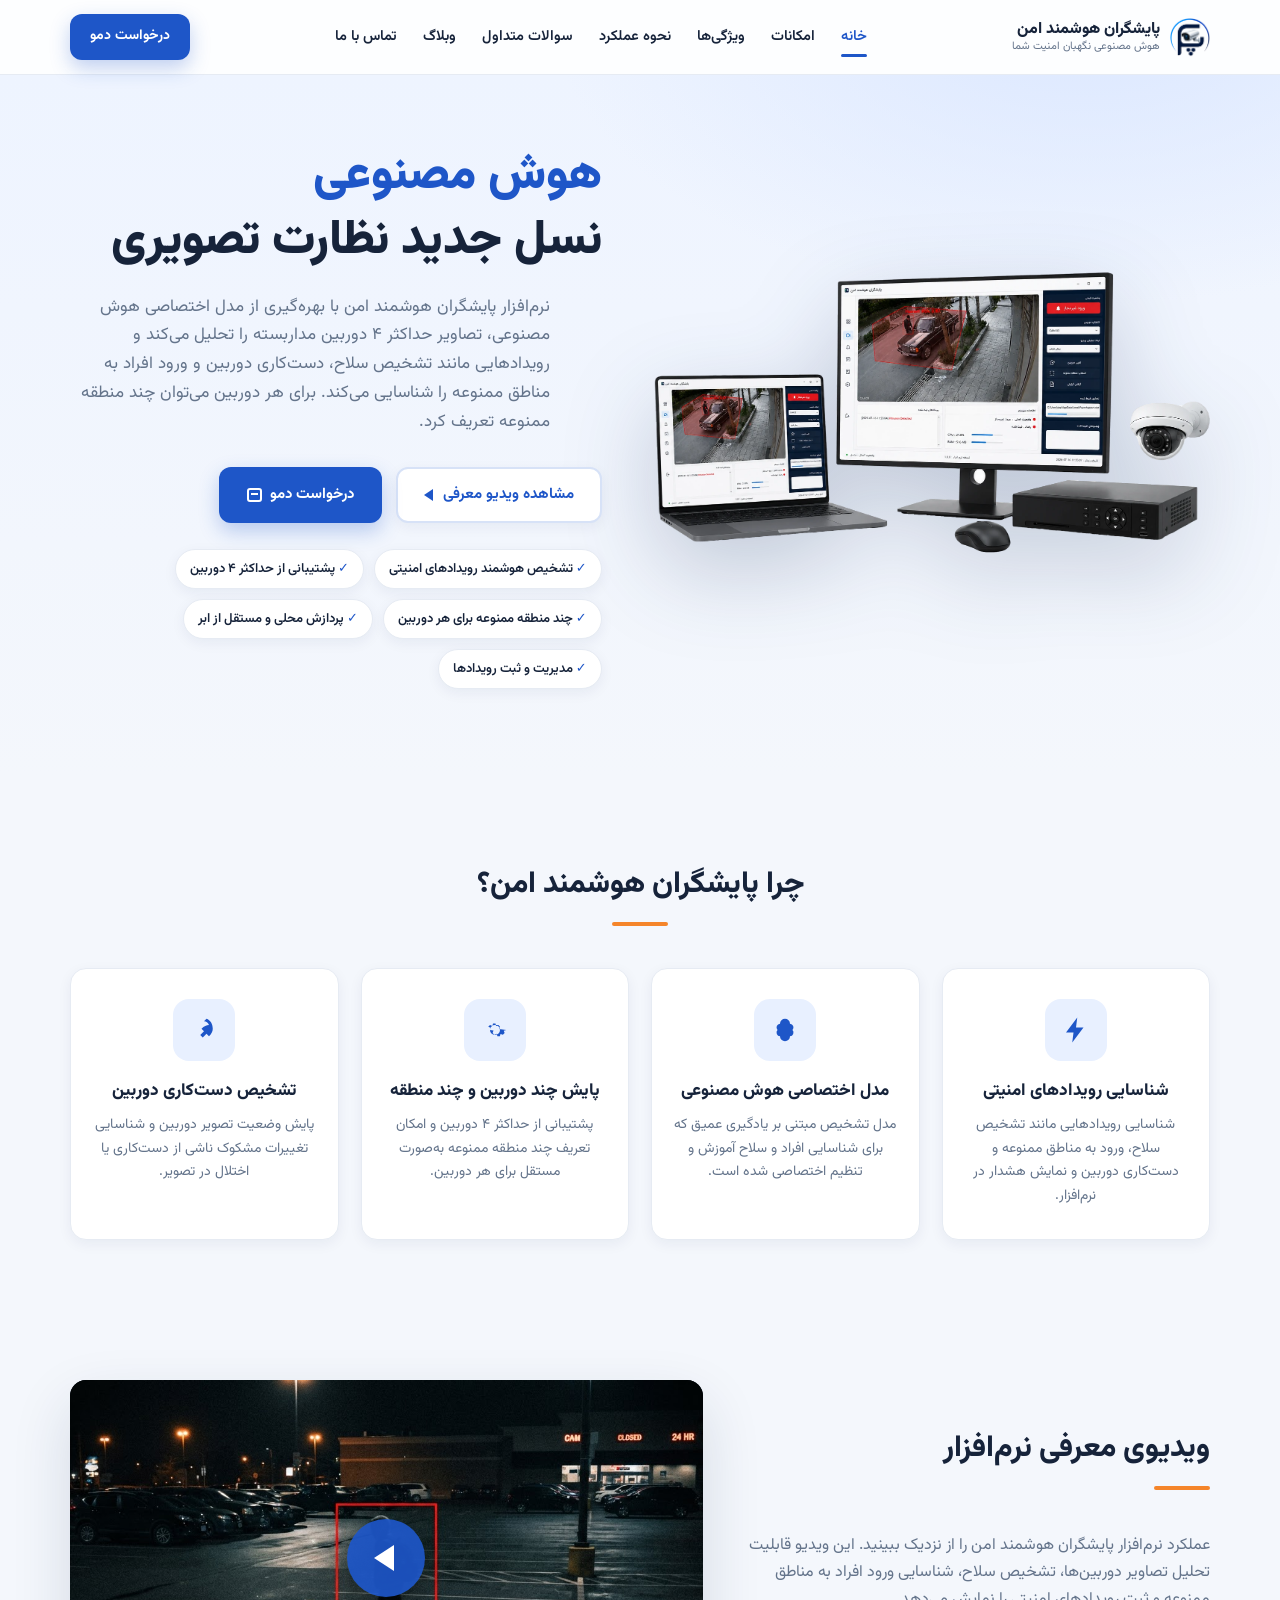
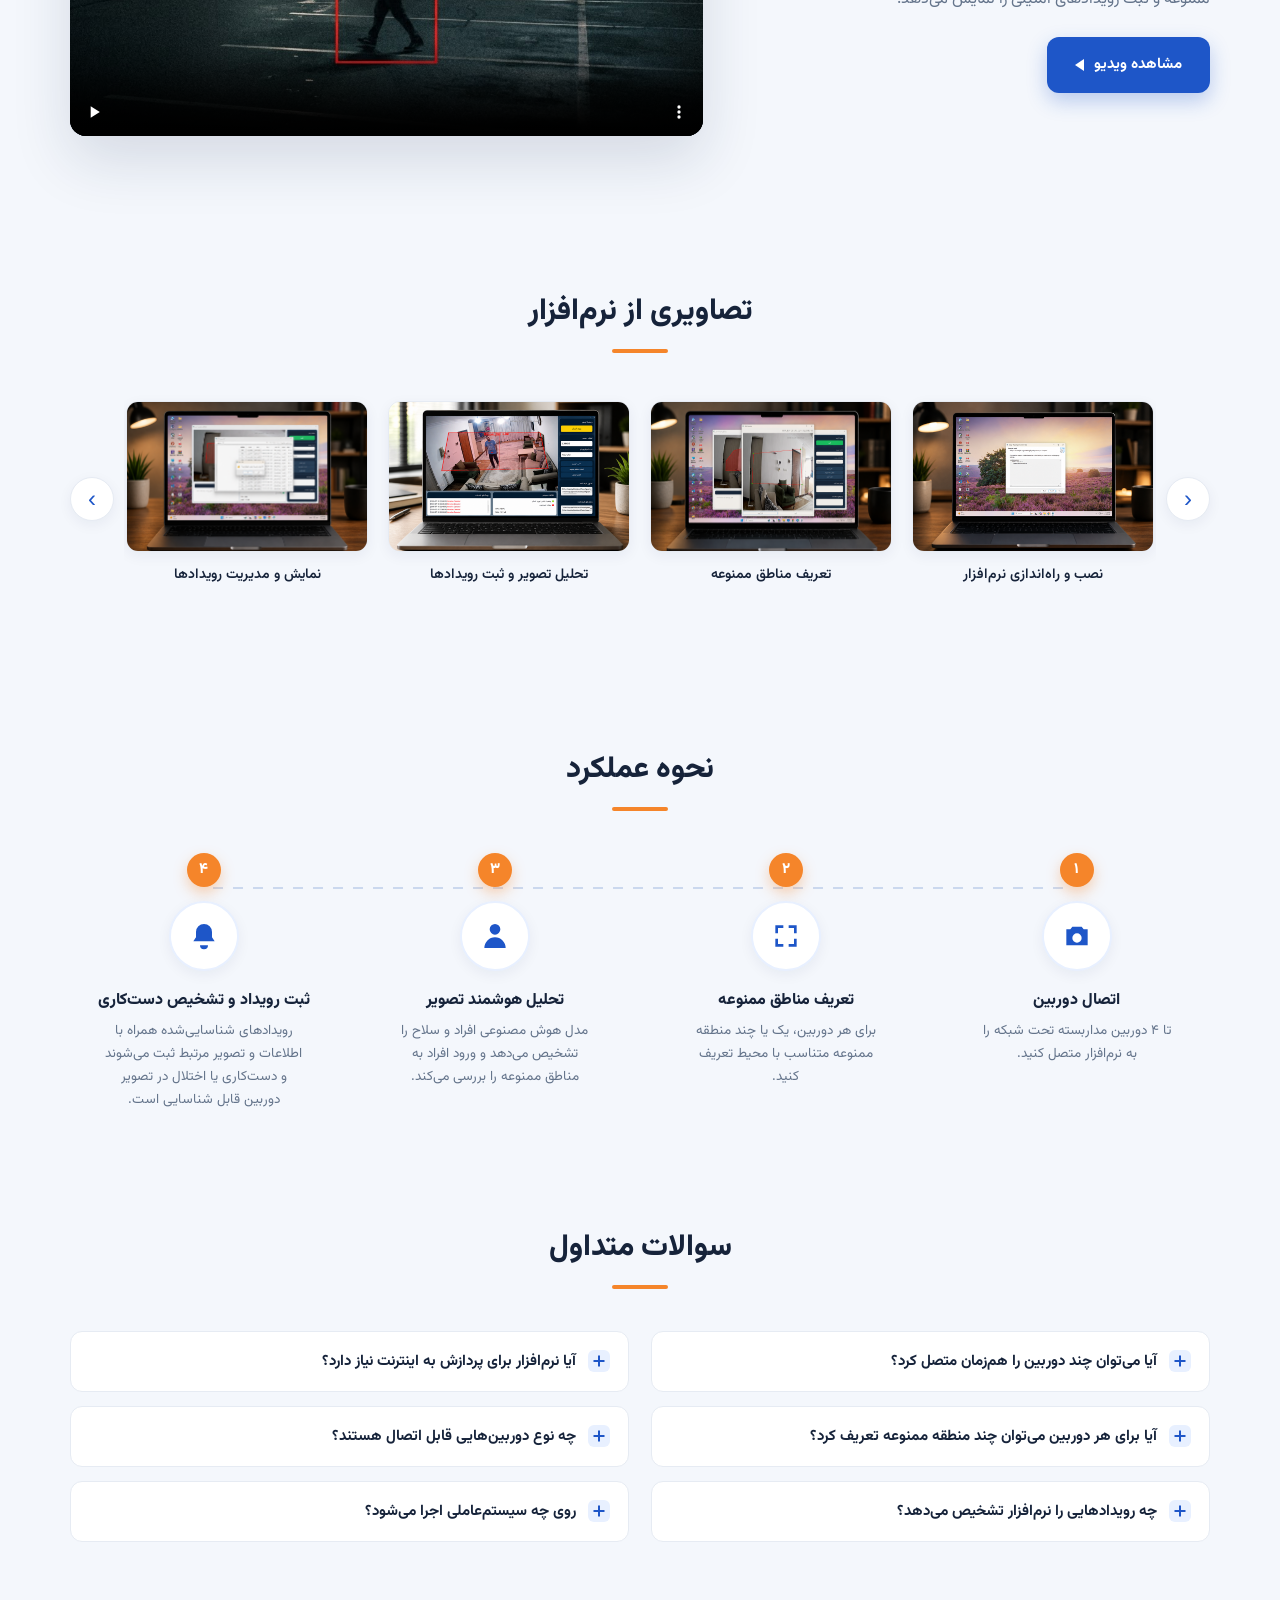
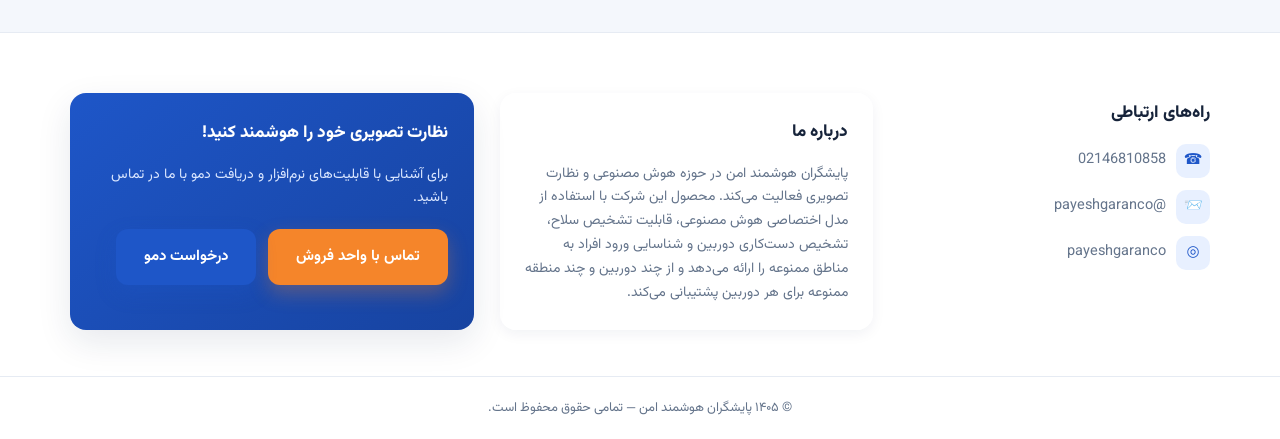
==== commit 7df1baf4: "index.html" ====
--- a/index.html
+++ b/index.html
@@ -3,12 +3,12 @@
 <head>
   <meta charset="UTF-8" />
   <meta name="viewport" content="width=device-width, initial-scale=1.0" />
-  <title>پایشگران هوشمند امن | نرم افزار هوش مصنوعی دوربین مداربسته</title>
+  <title> پایشگران هوشمند امن | نرم‌افزار هوشمند نظارت تصویری با تشخیص سلاح و ورود به مناطق ممنوعه </title>
   <meta name="description"
-content="نرم افزار هوش مصنوعی پایشگران هوشمند امن، دوربین های مداربسته موجود را بدون تعویض تجهیزات به سیستم نظارتی هوشمند تبدیل می‌کند. تشخیص نفوذ، تشخیص انسان و هشدار لحظه‌ای.">
+content="نرم‌افزار هوشمند پایشگران، تصاویر چند دوربین مداربسته را تحلیل می‌کند و قابلیت تشخیص سلاح، تشخیص دست‌کاری دوربین و شناسایی ورود افراد به مناطق ممنوعه را دارد. امکان تعریف چند منطقه ممنوعه برای هر دوربین فراهم است.">
   <meta name="theme-color" content="#1e56c8" />
   <meta name="keywords"
-  content="هوش مصنوعی, دوربین مداربسته, AI CCTV, تشخیص نفوذ, نرم افزار نظارتی">
+  content="هوش مصنوعی, دوربین مداربسته, AI CCTV, تشخیص سلاح, دست‌کاری دوربین, منطقه ممنوعه, نظارت تصویری هوشمند">
 
   <meta name="robots" content="index,follow">
   <link rel="icon" type="image/png" href="/assets/logo/logo.png">
@@ -16,7 +16,7 @@
   <meta property="og:title" content="پایشگران هوشمند امن">
 
   <meta property="og:description"
-  content="تبدیل دوربین های فعلی به سیستم نظارتی هوشمند با هوش مصنوعی">
+  content="نظارت تصویری هوشمند با تشخیص سلاح، دست‌کاری دوربین و ورود به مناطق ممنوعه">
 
   <meta property="og:image"
   content="https://payeshgaranco.ir/assets/images/cover.png">
@@ -29,7 +29,7 @@
   <meta property="og:site_name" content="پایشگران هوشمند امن">
   <meta name="twitter:card" content="summary_large_image">
   <meta name="twitter:title" content="پایشگران هوشمند امن">
-  <meta name="twitter:description" content="تبدیل دوربین های مداربسته به سیستم هوشمند با هوش مصنوعی">
+  <meta name="twitter:description" content="تحلیل هوشمند چند دوربین مداربسته با هوش مصنوعی">
   <meta name="twitter:image" content="https://payeshgaranco.ir/assets/images/cover.png">
   <meta property="og:type"
   content="website">
@@ -96,7 +96,7 @@
           <span class="accent">هوش مصنوعی</span>
          نسل جدید نظارت تصویری
         </h1>
-        <p class="hero-sub">نرم‌افزار پایشگران هوشمند امن با بهره‌گیری از هوش مصنوعی، دوربین‌های فعلی شما را بدون نیاز به تعویض تجهیزات به یک سیستم نظارت هوشمند تبدیل می‌کند.
+        <p class="hero-sub">نرم‌افزار پایشگران هوشمند امن با بهره‌گیری از مدل اختصاصی هوش مصنوعی، تصاویر حداکثر ۴ دوربین مداربسته را تحلیل می‌کند و رویدادهایی مانند تشخیص سلاح، دست‌کاری دوربین و ورود افراد به مناطق ممنوعه را شناسایی می‌کند. برای هر دوربین می‌توان چند منطقه ممنوعه تعریف کرد.
         </p>
 
         <div class="hero-buttons">
@@ -112,11 +112,11 @@
 
         <!-- Feature chips -->
         <ul class="hero-chips">
-          <li>قابلیت اطمینان بالا</li>
-          <li>بدون نیاز به سخت‌افزار جدید</li>
-          <li>نصب سریع و آسان</li>
-          <li>مقرون به صرفه</li>
-          <li>بدون نیاز به اینترنت</li>
+          <li>تشخیص هوشمند رویدادهای امنیتی</li>
+          <li>پشتیبانی از حداکثر ۴ دوربین</li>
+          <li>چند منطقه ممنوعه برای هر دوربین</li>
+          <li>پردازش محلی و مستقل از ابر</li>
+          <li>مدیریت و ثبت رویدادها</li>
         </ul>
       </div>
 
@@ -138,8 +138,8 @@
             <!-- icon: bolt/alert -->
             <svg viewBox="0 0 24 24" aria-hidden="true"><path d="M13 2 4 14h6l-1 8 9-12h-6z"/></svg>
           </div>
-          <h3>نمایش لحظه‌ای و هشدار فوری</h3>
-          <p>اعلام هشدار در لحظه وقوع حادثه از طریق نرم‌افزار.</p>
+          <h3>شناسایی رویدادهای امنیتی</h3>
+          <p>شناسایی رویدادهایی مانند تشخیص سلاح، ورود به مناطق ممنوعه و دست‌کاری دوربین و نمایش هشدار در نرم‌افزار.</p>
         </article>
 
         <article class="card feature-card reveal">
@@ -147,8 +147,8 @@
             <!-- icon: ai / brain -->
             <svg viewBox="0 0 24 24" aria-hidden="true"><path d="M12 3a4 4 0 0 0-4 4 3 3 0 0 0-2 5 3 3 0 0 0 2 5 4 4 0 0 0 8 0 3 3 0 0 0 2-5 3 3 0 0 0-2-5 4 4 0 0 0-4-4zm0 3v12"/></svg>
           </div>
-          <h3>هوش مصنوعی پیشرفته</h3>
-          <p>تشخیص دقیق انسان با هوش مصنوعی و کاهش هشدارهای کاذب.</p>
+          <h3>مدل اختصاصی هوش مصنوعی</h3>
+          <p>مدل تشخیص مبتنی بر یادگیری عمیق که برای شناسایی افراد و سلاح آموزش و تنظیم اختصاصی شده است.</p>
         </article>
 
         <article class="card feature-card reveal">
@@ -156,8 +156,8 @@
             <!-- icon: settings/gear -->
             <svg viewBox="0 0 24 24" aria-hidden="true"><path d="M12 8a4 4 0 1 0 0 8 4 4 0 0 0 0-8zm9 4-2 .5.7 1.9-1.4 1.4-1.9-.7-.5 2h-2l-.5-2-1.9.7-1.4-1.4.7-1.9L8 12l.5-1.9-1.9-.7L8 8l1.9.7.5-2h2l.5 2 1.9-.7L16 9.4l-.7 1.9z"/></svg>
           </div>
-          <h3>بدون نیاز به تعویض دوربین</h3>
-          <p>سازگاری با انواع دوربین‌های آنالوگ و IP و DVR موجود.</p>
+          <h3>پایش چند دوربین و چند منطقه</h3>
+          <p>پشتیبانی از حداکثر ۴ دوربین و امکان تعریف چند منطقه ممنوعه به‌صورت مستقل برای هر دوربین.</p>
         </article>
 
         <article class="card feature-card reveal">
@@ -165,8 +165,8 @@
             <!-- icon: rocket -->
             <svg viewBox="0 0 24 24" aria-hidden="true"><path d="M14 3c3 1 5 4 5 8 0 2-1 4-3 6l-2-2-3 3-2-2 3-3-2-2c2-2 4-3 6-3-1-2-2-3-4-3z"/></svg>
           </div>
-          <h3>نصب سریع و آسان</h3>
-          <p>راه‌اندازی در چند دقیقه با رابط کاربری ساده.</p>
+          <h3>تشخیص دست‌کاری دوربین</h3>
+          <p>پایش وضعیت تصویر دوربین و شناسایی تغییرات مشکوک ناشی از دست‌کاری یا اختلال در تصویر.</p>
         </article>
 
       </div>
@@ -182,7 +182,7 @@
 
       <div class="video-text reveal">
         <h2 class="section-title align-start">ویدیوی معرفی نرم‌افزار</h2>
-        <p>عملکرد نرم‌افزار پایشگران هوشمند امن را از نزدیک ببینید. این ویدیو نحوه تحلیل تصاویر دوربین‌های مداربسته با هوش مصنوعی، شناسایی افراد، نظارت بر مناطق حساس و ثبت و اعلام خودکار رویدادهای امنیتی را نمایش می‌دهد.   </p>
+        <p>عملکرد نرم‌افزار پایشگران هوشمند امن را از نزدیک ببینید. این ویدیو قابلیت تحلیل تصاویر دوربین‌ها، تشخیص سلاح، شناسایی ورود افراد به مناطق ممنوعه و ثبت رویدادهای امنیتی را نمایش می‌دهد.   </p>
         <a href="#video" class="btn btn-primary" id="playCta">
           مشاهده ویدیو
           <span class="icon-play" aria-hidden="true"></span>
@@ -217,26 +217,26 @@
         <div class="gallery-track" id="galleryTrack">
           <figure class="gallery-item">
             <!-- ASSET REQUIRED: assets/images/screenshot1.png -->
-            <img src="assets/images/b.png" alt="نصب نرم افزار" />
-            <figcaption>نصب نرم افزار</figcaption>
+            <img src="assets/images/b.png" alt="نصب و راه‌اندازی نرم‌افزار پایشگران" />
+            <figcaption>نصب و راه‌اندازی نرم‌افزار</figcaption>
           </figure>
 
           <figure class="gallery-item">
             <!-- ASSET REQUIRED: assets/images/screenshot2.png -->
-            <img src="assets/images/c.png" alt="انتخاب محدوده مورد نظر" />
-            <figcaption>انتخاب محدوده مورد نظر</figcaption>
+            <img src="assets/images/c.png" alt="تعریف مناطق ممنوعه برای دوربین" />
+            <figcaption>تعریف مناطق ممنوعه</figcaption>
           </figure>
 
           <figure class="gallery-item">
             <!-- ASSET REQUIRED: assets/images/screenshot3.png -->
-            <img src="assets/images/a.png" alt="اجرا و ثبت رویدادها" />
-            <figcaption>اجرا و ثبت رویدادها</figcaption>
+            <img src="assets/images/a.png" alt="تحلیل تصاویر و تشخیص رویدادهای امنیتی" />
+            <figcaption>تحلیل تصویر و ثبت رویدادها</figcaption>
           </figure>
 
           <figure class="gallery-item">
             <!-- ASSET REQUIRED: assets/images/screenshot4.png -->
-            <img src="assets/images/d.png" alt="نمایش و مدیریت رخدادها" />
-            <figcaption>نمایش و مدیریت رخدادها</figcaption>
+            <img src="assets/images/d.png" alt="نمایش و مدیریت رویدادهای ثبت‌شده" />
+            <figcaption>نمایش و مدیریت رویدادها</figcaption>
           </figure>
         </div>
 
@@ -262,7 +262,7 @@
             <svg viewBox="0 0 24 24" aria-hidden="true"><path d="M4 7h3l1.5-2h7L17 7h3v12H4zM12 10a3.5 3.5 0 1 0 0 7 3.5 3.5 0 0 0 0-7z"/></svg>
           </div>
           <h3>اتصال دوربین</h3>
-          <p>دوربین‌های فعلی خود را به نرم‌افزار متصل کنید.</p>
+          <p>تا ۴ دوربین مداربسته تحت شبکه را به نرم‌افزار متصل کنید.</p>
         </div>
 
         <div class="step reveal">
@@ -271,8 +271,8 @@
             <!-- icon: zone/square -->
             <svg viewBox="0 0 24 24" aria-hidden="true"><path d="M4 4h6v2H6v4H4zM20 4v6h-2V6h-4V4zM4 20v-6h2v4h4v2zM20 20h-6v-2h4v-4h2z"/></svg>
           </div>
-          <h3>انتخاب محدوده</h3>
-          <p>محدوده مورد نظر برای نظارت را به‌صورت مشخص کنید.</p>
+          <h3>تعریف مناطق ممنوعه</h3>
+          <p>برای هر دوربین، یک یا چند منطقه ممنوعه متناسب با محیط تعریف کنید.</p>
         </div>
 
         <div class="step reveal">
@@ -281,8 +281,8 @@
             <!-- icon: person -->
             <svg viewBox="0 0 24 24" aria-hidden="true"><path d="M12 3a4 4 0 1 0 0 8 4 4 0 0 0 0-8zM4 21a8 8 0 0 1 16 0z"/></svg>
           </div>
-          <h3>تشخیص انسان</h3>
-          <p>هوش مصنوعی وجود انسان را در محدوده تشخیص می‌دهد.</p>
+          <h3>تحلیل هوشمند تصویر</h3>
+          <p>مدل هوش مصنوعی افراد و سلاح را تشخیص می‌دهد و ورود افراد به مناطق ممنوعه را بررسی می‌کند.</p>
         </div>
 
         <div class="step reveal">
@@ -291,8 +291,8 @@
             <!-- icon: bell -->
             <svg viewBox="0 0 24 24" aria-hidden="true"><path d="M12 3a6 6 0 0 0-6 6v4l-2 3h16l-2-3V9a6 6 0 0 0-6-6zM9 19a3 3 0 0 0 6 0z"/></svg>
           </div>
-          <h3>ثبت رویداد و هشدار</h3>
-          <p>تصویر، ویدیو و هشدار برای شما ارسال می‌شود.</p>
+          <h3>ثبت رویداد و تشخیص دست‌کاری</h3>
+          <p>رویدادهای شناسایی‌شده همراه با اطلاعات و تصویر مرتبط ثبت می‌شوند و دست‌کاری یا اختلال در تصویر دوربین قابل شناسایی است.</p>
         </div>
 
       </div>
@@ -314,25 +314,25 @@
           <div class="faq-item">
             <button class="faq-q" aria-expanded="false">
               <span class="faq-plus" aria-hidden="true"></span>
-              آیا نصب و راه‌اندازی سخت است؟
-            </button>
-            <div class="faq-a"><p>خیر، نصب بسیار ساده است و در چند دقیقه انجام می‌شود.</p></div>
-          </div>
-
-          <div class="faq-item">
-            <button class="faq-q" aria-expanded="false">
-              <span class="faq-plus" aria-hidden="true"></span>
-              آیا امکان جستجوی تصاویر و اطلاعات دقیق رخداد وجود دارد؟
-            </button>
-            <div class="faq-a"><p>بله، نرم‌افزار امکان جستجوی رخدادها را با تاریخ و ساعت فراهم میکند تا نیازی نباشد برای یافتن چند ثانیه چند ساعت فیلم را دستی بازبینی کنید.</p></div>
-          </div>
-
-          <div class="faq-item">
-            <button class="faq-q" aria-expanded="false">
-              <span class="faq-plus" aria-hidden="true"></span>
-              آیا نسخه آزمایشی وجود دارد؟
-            </button>
-            <div class="faq-a"><p>بله، می‌توانید درخواست دمو دهید و نسخه آزمایشی را تجربه کنید.</p></div>
+              آیا می‌توان چند دوربین را هم‌زمان متصل کرد؟
+            </button>
+            <div class="faq-a"><p>بله، نسخه فعلی نرم‌افزار از پایش هم‌زمان حداکثر ۴ دوربین مداربسته پشتیبانی می‌کند.</p></div>
+          </div>
+
+          <div class="faq-item">
+            <button class="faq-q" aria-expanded="false">
+              <span class="faq-plus" aria-hidden="true"></span>
+              آیا برای هر دوربین می‌توان چند منطقه ممنوعه تعریف کرد؟
+            </button>
+            <div class="faq-a"><p>بله، برای هر دوربین می‌توان چند منطقه ممنوعه تعریف کرد و رویدادهای ثبت‌شده را در نرم‌افزار بررسی کرد.</p></div>
+          </div>
+
+          <div class="faq-item">
+            <button class="faq-q" aria-expanded="false">
+              <span class="faq-plus" aria-hidden="true"></span>
+              چه رویدادهایی را نرم‌افزار تشخیص می‌دهد؟
+            </button>
+            <div class="faq-a"><p>قابلیت‌های اصلی شامل تشخیص سلاح، تشخیص دست‌کاری یا اختلال در تصویر دوربین و شناسایی ورود افراد به مناطق ممنوعه است.</p></div>
           </div>
         </div>
 
@@ -341,25 +341,25 @@
           <div class="faq-item">
             <button class="faq-q" aria-expanded="false">
               <span class="faq-plus" aria-hidden="true"></span>
-              آیا به اینترنت نیاز است؟
-            </button>
-            <div class="faq-a"><p>خیر نرم افزار کاملا افلاین و روی سیستم خود شما اجرا میشود و هیچ اطلاعاتی از شما به هیچ سروری ارسال نمی شود.</p></div>
-          </div>
-
-          <div class="faq-item">
-            <button class="faq-q" aria-expanded="false">
-              <span class="faq-plus" aria-hidden="true"></span>
-              آیا با دوربین‌های قدیمی کار می‌کند؟
-            </button>
-            <div class="faq-a"><p>بله، با انواع دوربین‌های آنالوگ و IP سازگار است.</p></div>
-          </div>
-
-          <div class="faq-item">
-            <button class="faq-q" aria-expanded="false">
-              <span class="faq-plus" aria-hidden="true"></span>
-              آیا در سیستم های قدیمی هم نصب میشود؟
-            </button>
-            <div class="faq-a"><p>نرم افزار روی ویندوزهای 10 و 11  نصب و اجرا میشود..</p></div>
+              آیا نرم‌افزار برای پردازش به اینترنت نیاز دارد؟
+            </button>
+            <div class="faq-a"><p>پردازش اصلی و ذخیره‌سازی اطلاعات به‌صورت محلی انجام می‌شود و برای عملکرد اصلی نرم‌افزار به سرویس ابری نیاز نیست.</p></div>
+          </div>
+
+          <div class="faq-item">
+            <button class="faq-q" aria-expanded="false">
+              <span class="faq-plus" aria-hidden="true"></span>
+              چه نوع دوربین‌هایی قابل اتصال هستند؟
+            </button>
+            <div class="faq-a"><p>نرم‌افزار از دوربین‌های تحت شبکه‌ای که جریان تصویر آن‌ها از طریق RTSP در دسترس باشد پشتیبانی می‌کند.</p></div>
+          </div>
+
+          <div class="faq-item">
+            <button class="faq-q" aria-expanded="false">
+              <span class="faq-plus" aria-hidden="true"></span>
+              روی چه سیستم‌عاملی اجرا می‌شود؟
+            </button>
+            <div class="faq-a"><p>نرم‌افزار برای نصب و اجرا روی ویندوز ۱۰ و ویندوز ۱۱ آماده شده است.</p></div>
           </div>
         </div>
 
@@ -388,15 +388,14 @@
       <div class="footer-col card glass reveal">
         <h3>درباره ما</h3>
         <p>
-          پایشگران هوشمند امن یک مجموعه فعال در حوزه هوش
-          مصنوعی و نظارت تصویری است. هدف ما ارائه راهکارهای نوین، هوشمند و قابل اعتماد در حوزه امنیت و پایش است.
+          پایشگران هوشمند امن در حوزه هوش مصنوعی و نظارت تصویری فعالیت می‌کند. محصول این شرکت با استفاده از مدل اختصاصی هوش مصنوعی، قابلیت تشخیص سلاح، تشخیص دست‌کاری دوربین و شناسایی ورود افراد به مناطق ممنوعه را ارائه می‌دهد و از چند دوربین و چند منطقه ممنوعه برای هر دوربین پشتیبانی می‌کند.
         </p>
       </div>
 
       <!-- Final CTA -->
       <div class="footer-col cta-card reveal">
-        <h3>همین حالا امنیت را هوشمند کنید!</h3>
-        <p>برای دریافت دمو و مشاوره رایگان با ما در تماس باشید.</p>
+        <h3>نظارت تصویری خود را هوشمند کنید!</h3>
+        <p>برای آشنایی با قابلیت‌های نرم‌افزار و دریافت دمو با ما در تماس باشید.</p>
         <div class="cta-buttons">
           <a href="tel:09380102519" class="btn btn-accent">تماس با واحد فروش</a>
           <a href="#hero" class="btn btn-primary">درخواست دمو</a>
@@ -407,7 +406,7 @@
 
     <div class="footer-bottom">
       <div class="container">
-        <p>© ۱۴۰۳ پایشگران هوشمند امن — تمامی حقوق محفوظ است.</p>
+        <p>© ۱۴۰۵ پایشگران هوشمند امن — تمامی حقوق محفوظ است.</p>
       </div>
     </div>
   </footer>
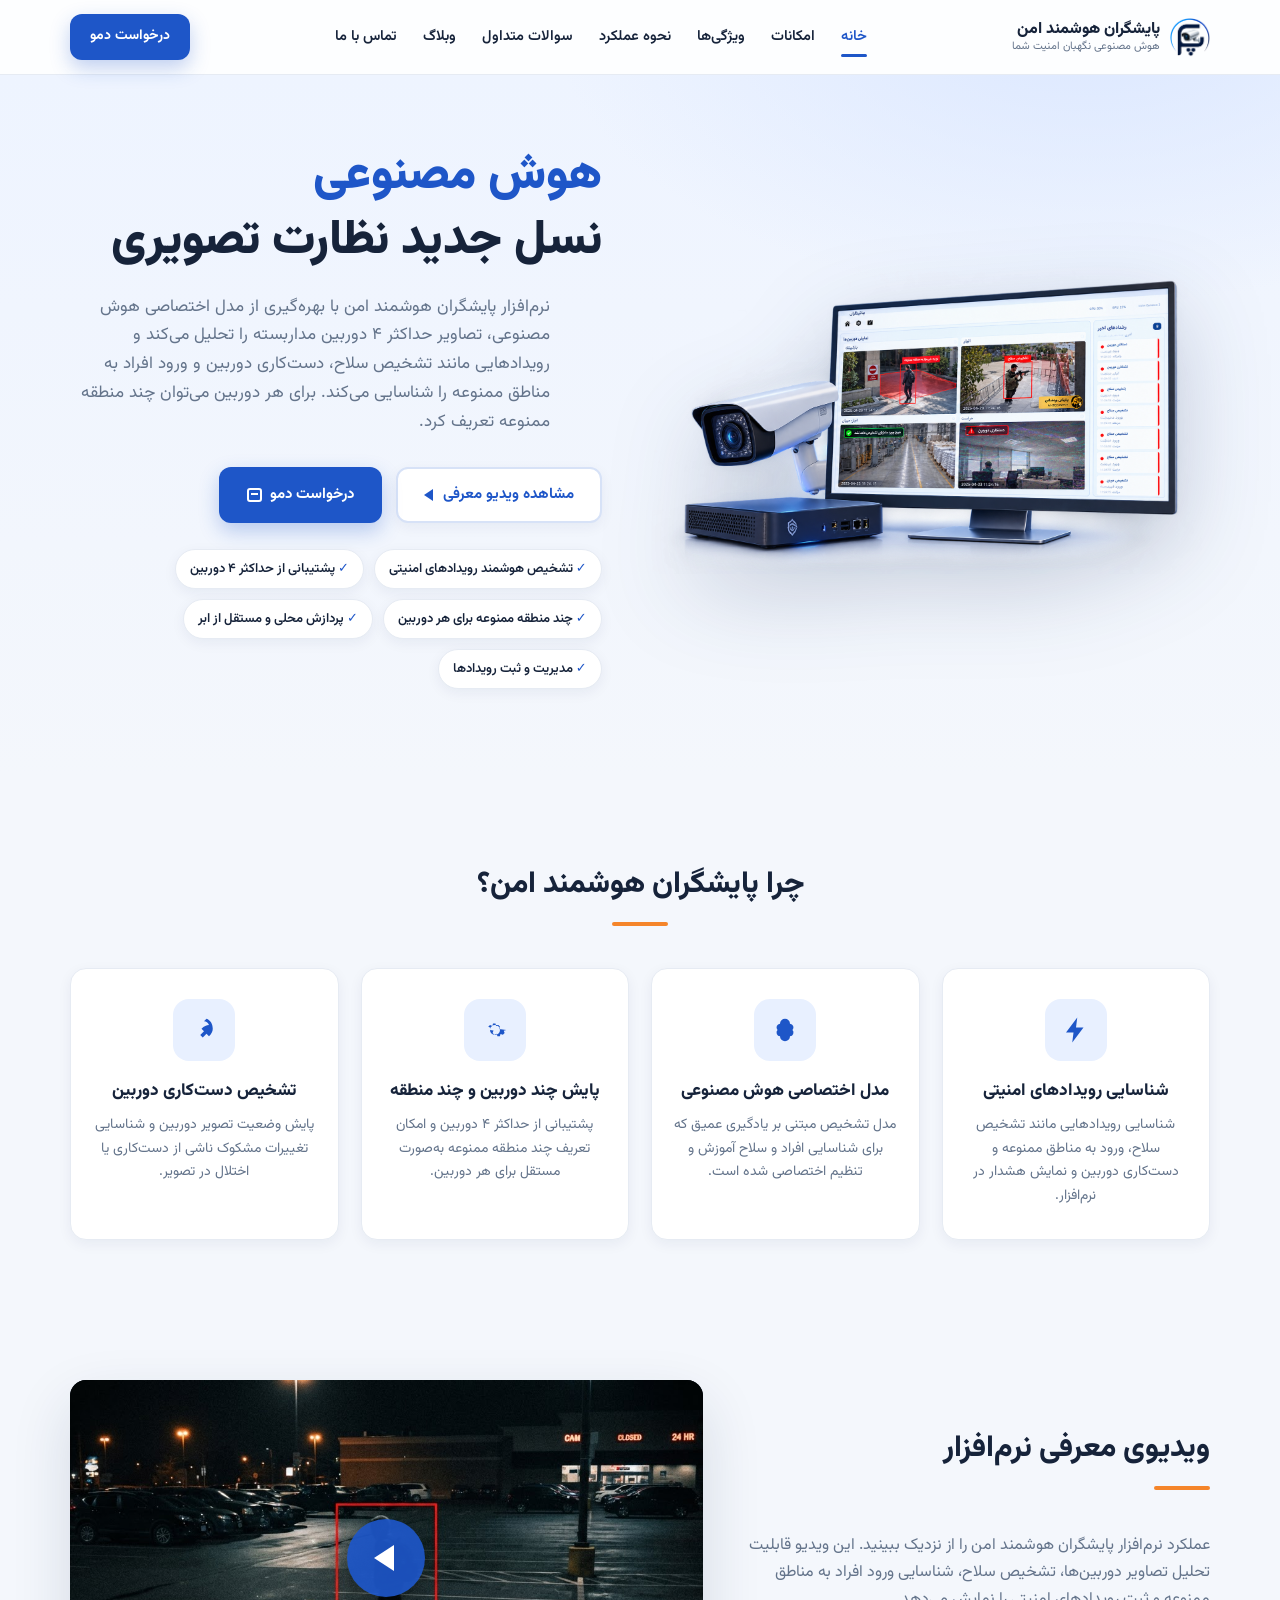
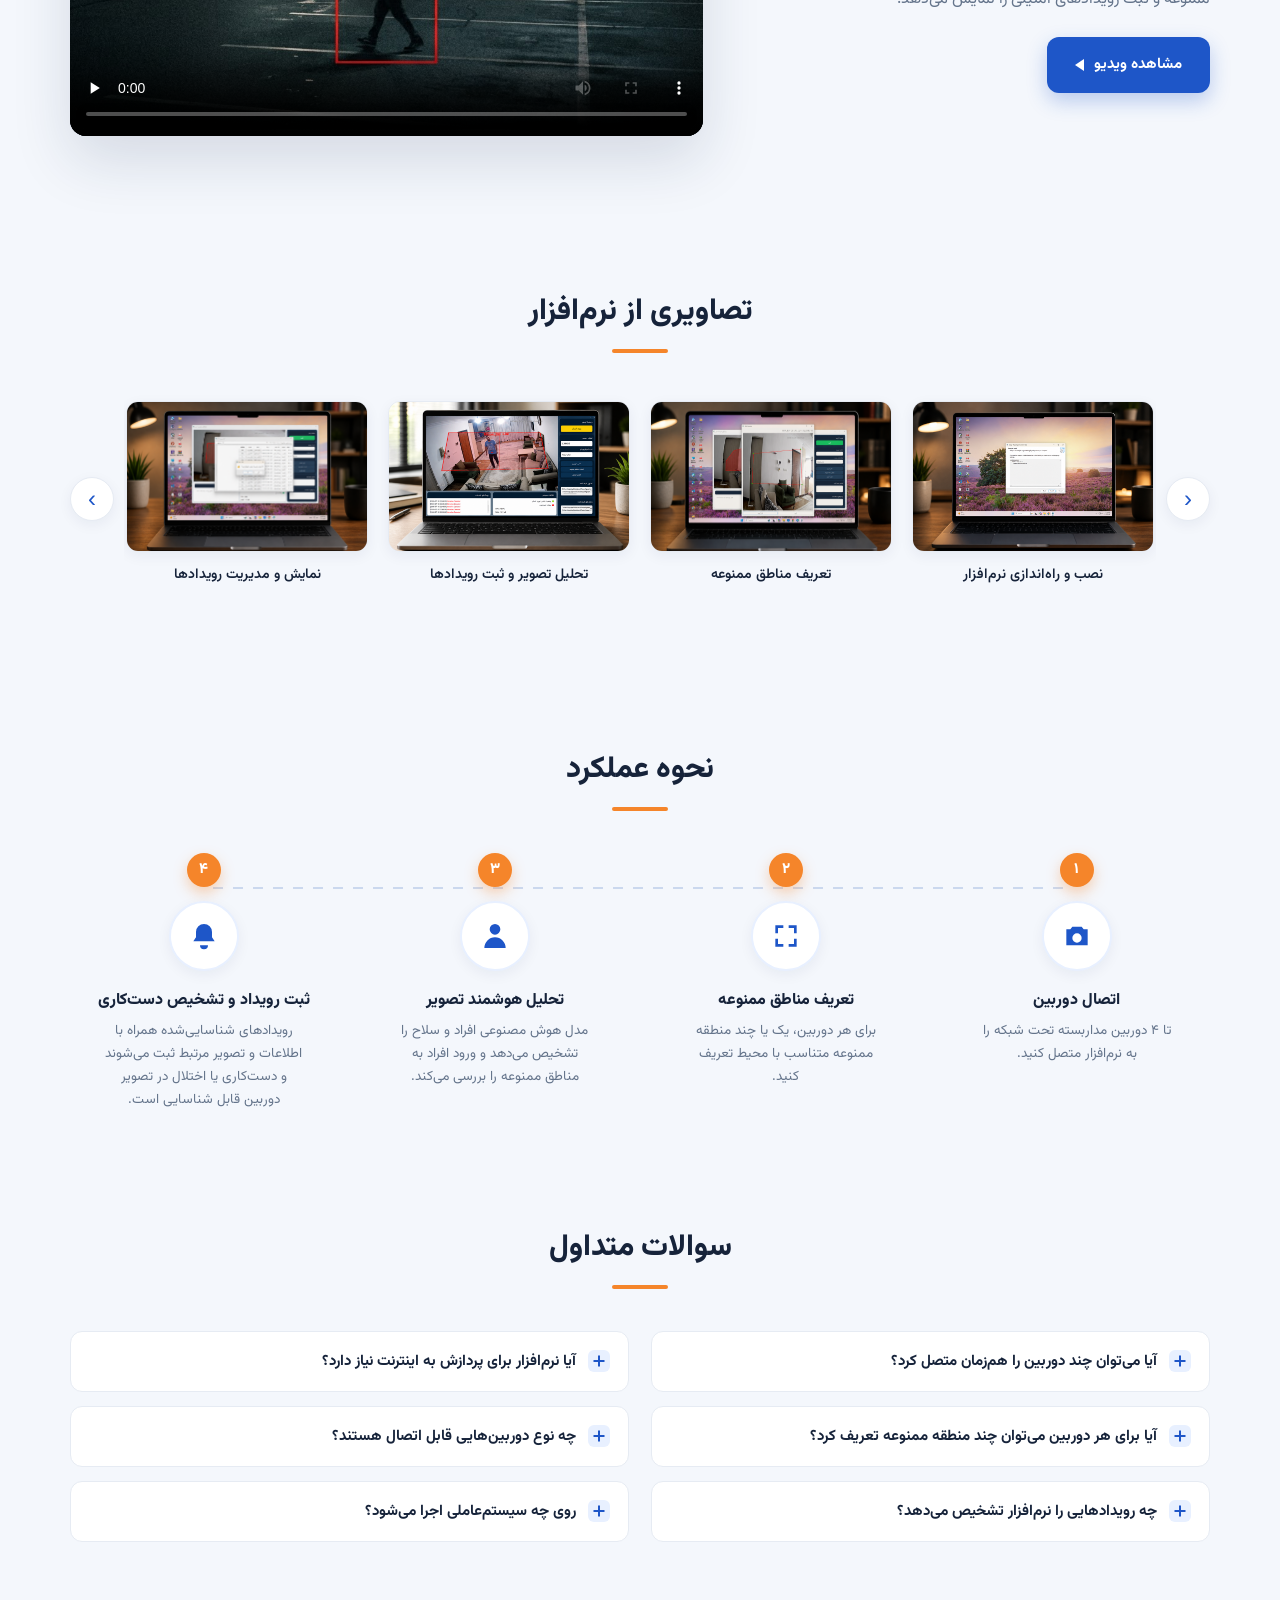
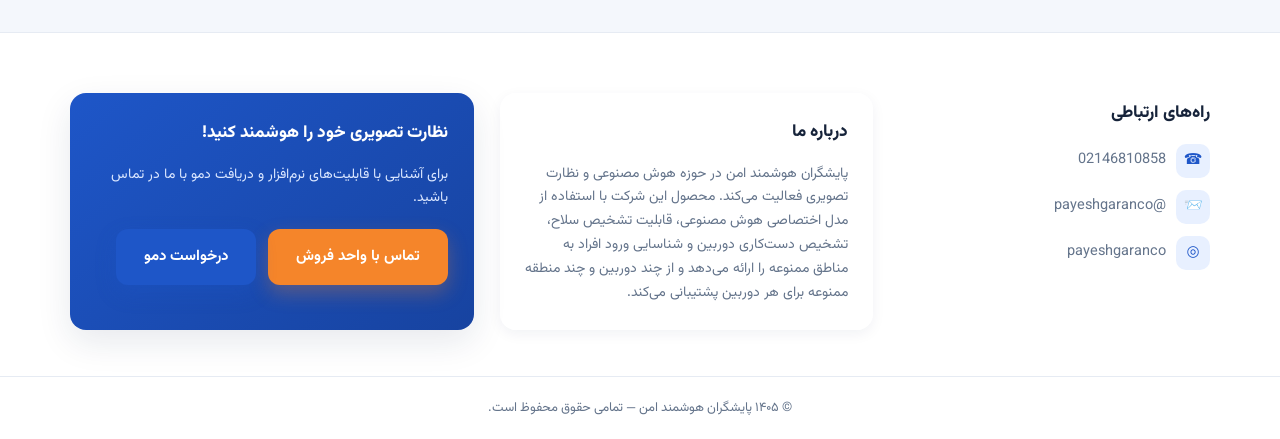
==== commit 057b6d77: "index.html" ====
--- a/index.html
+++ b/index.html
@@ -87,7 +87,7 @@
       <!-- Hero image -->
       <div class="hero-media reveal">
         <!-- ASSET REQUIRED: assets/images/hero.png -->
-        <img src="assets/slider.png" alt="نمایش نرم‌افزار روی مانیتور و لپ‌تاپ به همراه دوربین مداربسته" />
+        <img src="assets/Dashboard.webp" alt="نمایش نرم‌افزار روی مانیتور و لپ‌تاپ به همراه دوربین مداربسته" />
       </div>
 
       <!-- Hero text -->
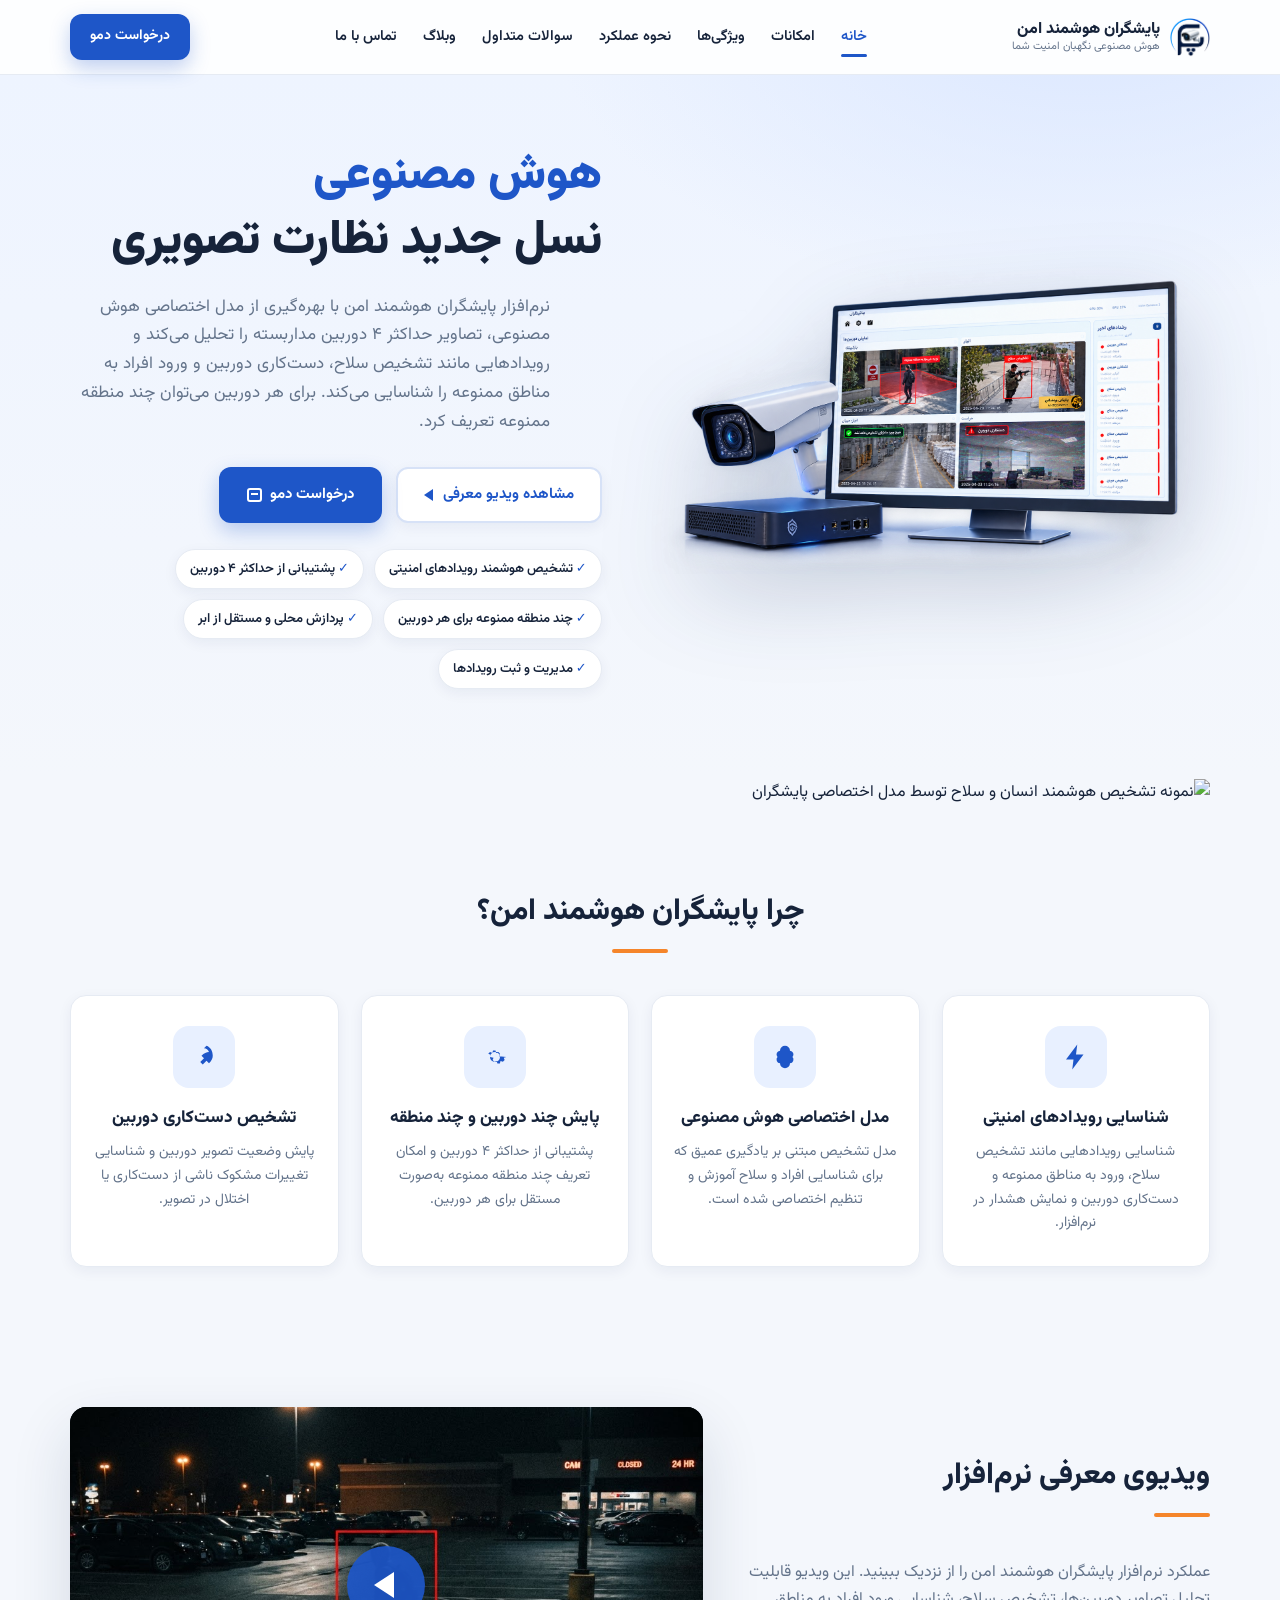
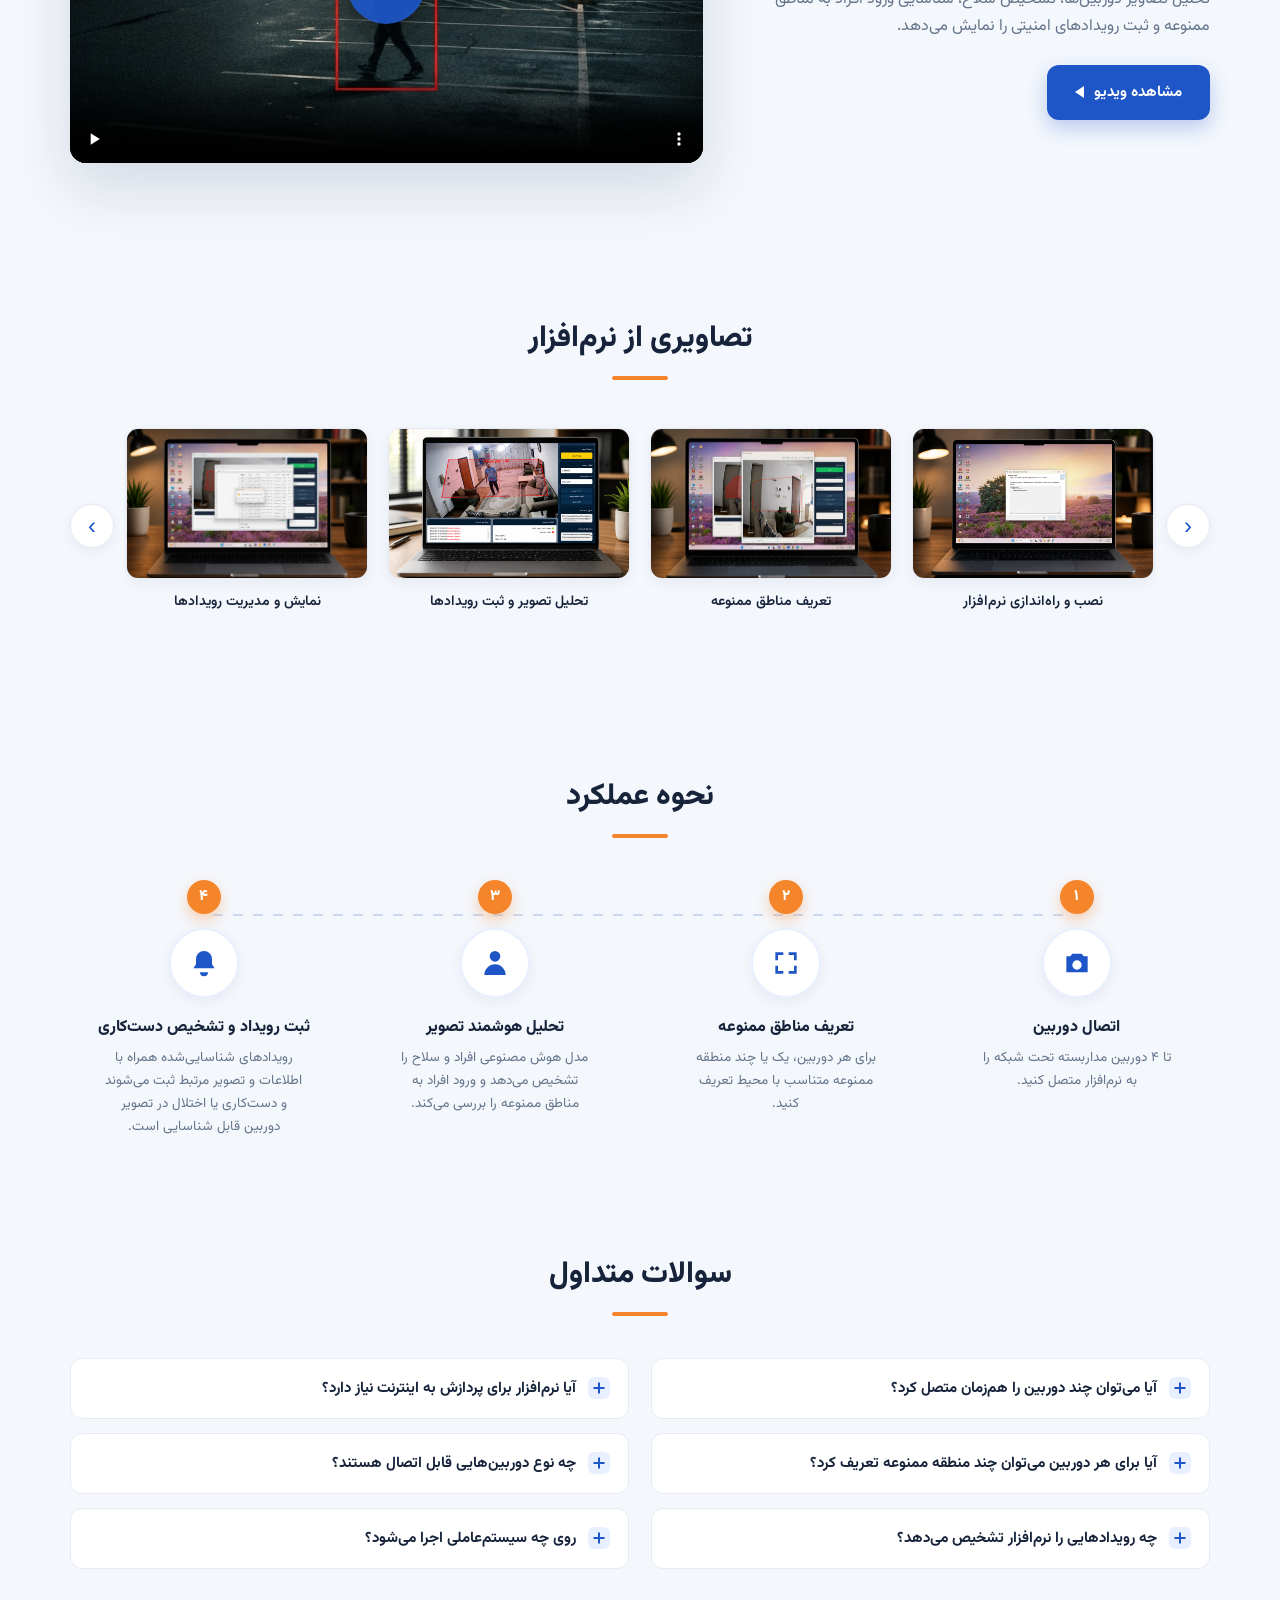
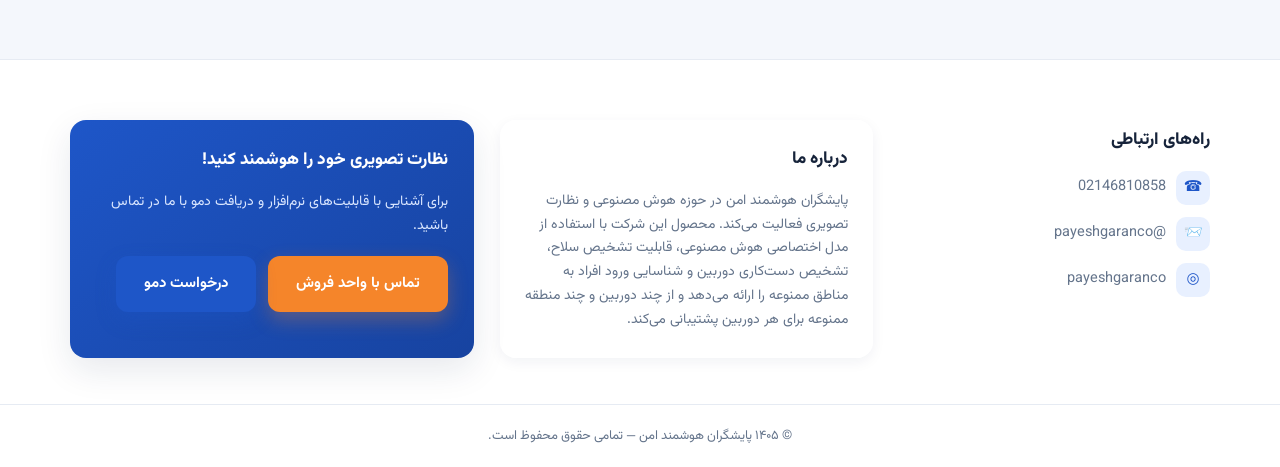
==== commit c48a6897: "index.html" ====
--- a/index.html
+++ b/index.html
@@ -122,7 +122,19 @@
 
     </div>
   </section>
-
+  
+  <!-- AI Detection Showcase -->
+  <section class="detection-showcase">
+    <div class="container">
+      <div class="detection-image">
+        <img
+          src="assets/images/ai-detection.png"
+          alt="نمونه تشخیص هوشمند انسان و سلاح توسط مدل اختصاصی پایشگران"
+          loading="lazy"
+        />
+      </div>
+    </div>
+  </section>
 
   <!-- ============================================================= -->
   <!-- SECTION 2 : FEATURES (4 CARDS)                                -->
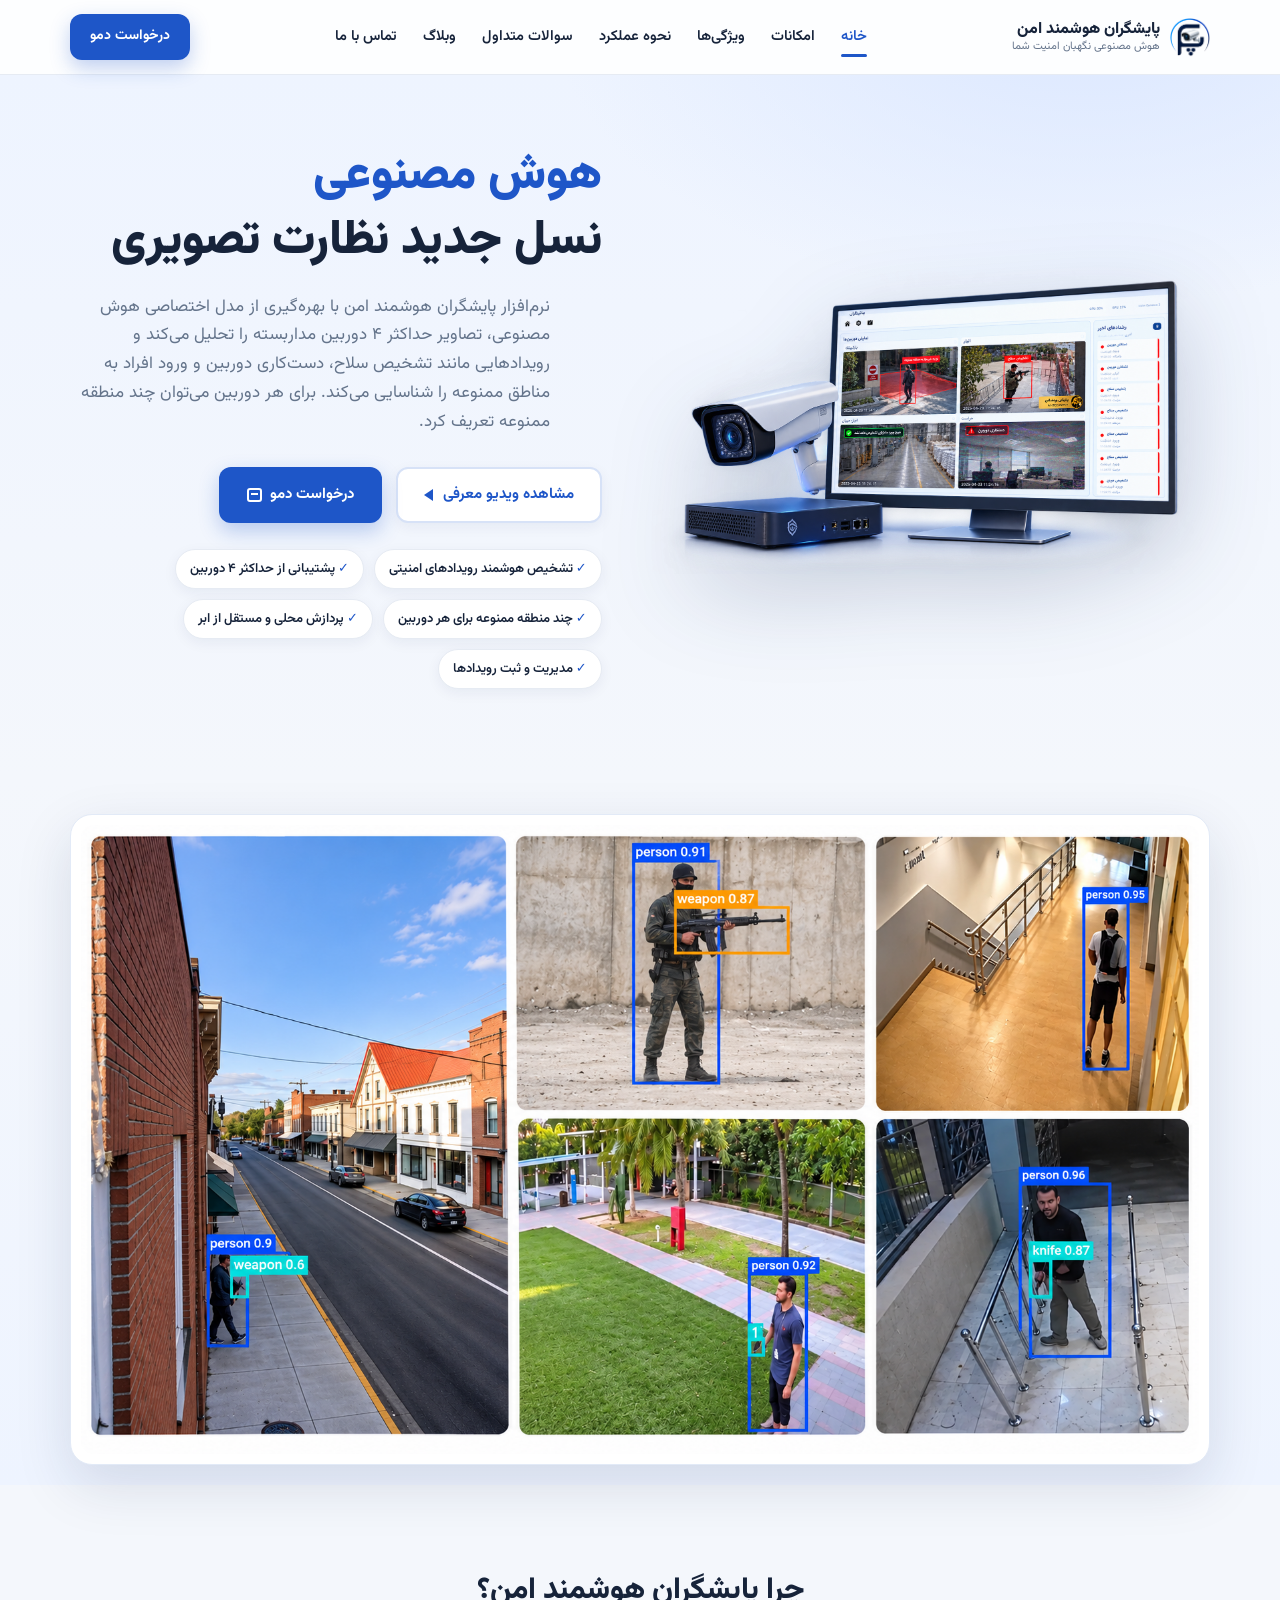
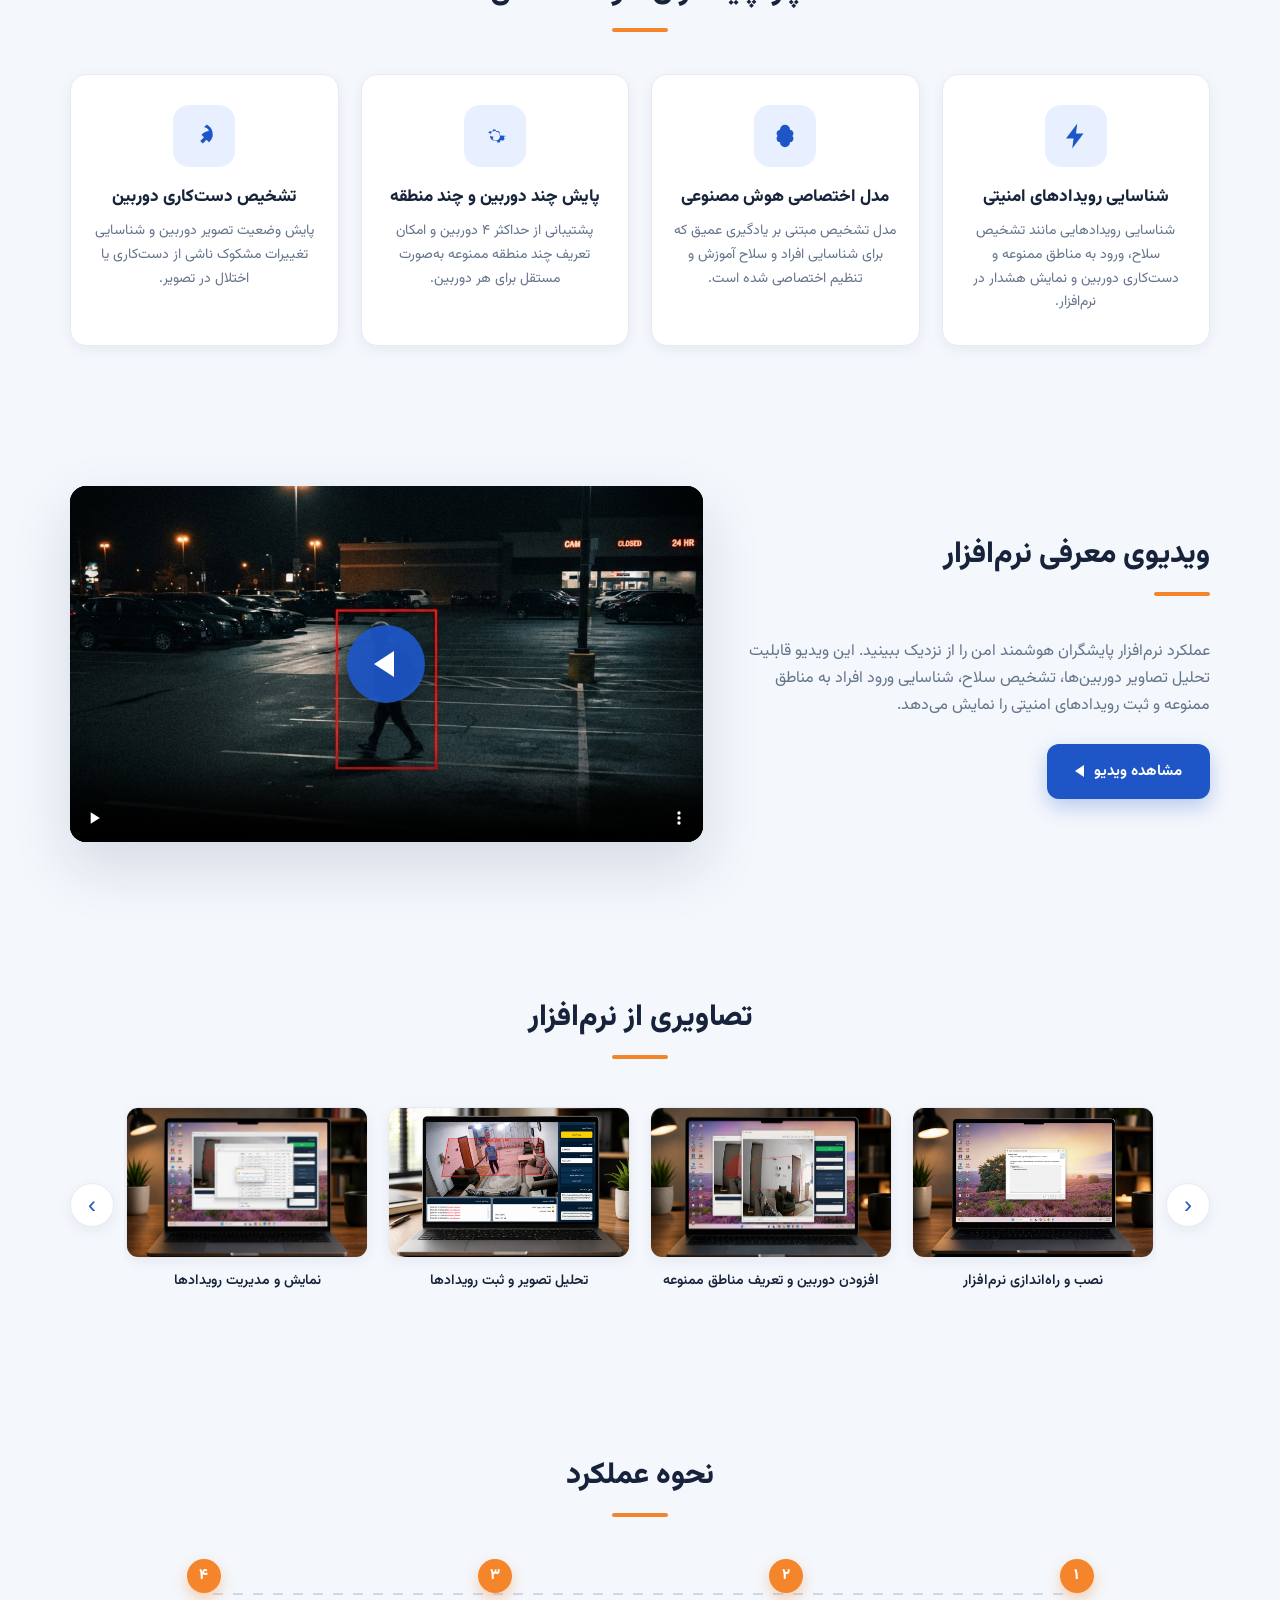
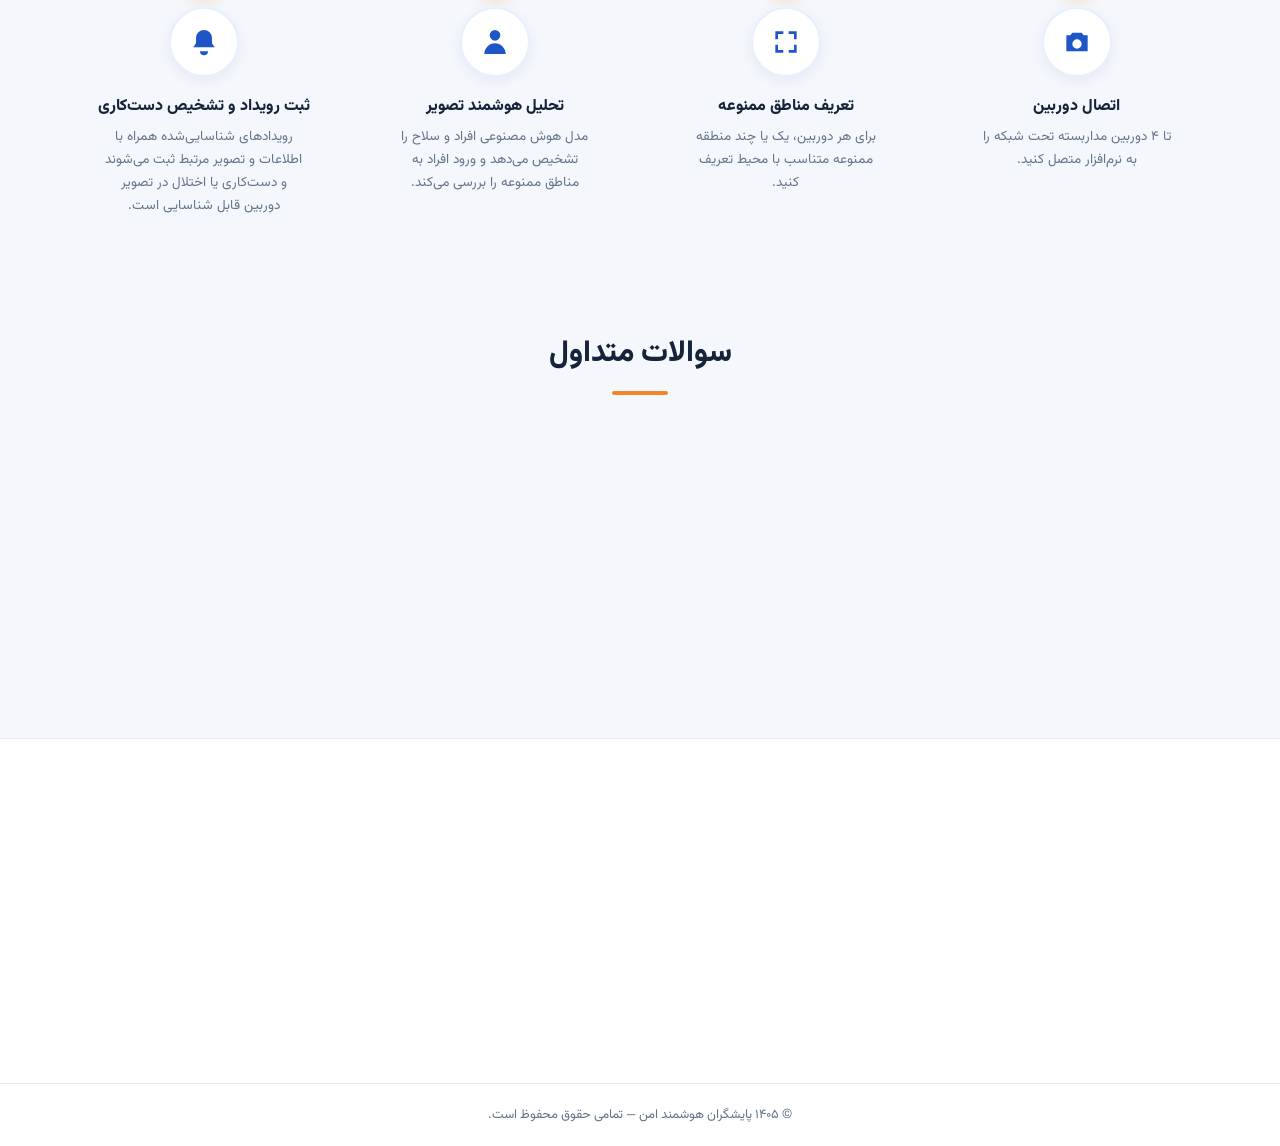
==== commit 924a05ea: "index.html" ====
--- a/index.html
+++ b/index.html
@@ -236,7 +236,7 @@
           <figure class="gallery-item">
             <!-- ASSET REQUIRED: assets/images/screenshot2.png -->
             <img src="assets/images/c.png" alt="تعریف مناطق ممنوعه برای دوربین" />
-            <figcaption>تعریف مناطق ممنوعه</figcaption>
+            <figcaption>افزودن دوربین و تعریف مناطق ممنوعه</figcaption>
           </figure>
 
           <figure class="gallery-item">
--- a/style.css
+++ b/style.css
@@ -540,3 +540,48 @@
   .gallery-item { flex: 0 0 85%; }
   .hero-buttons .btn { flex: 1; }
 }
+/* AI Detection Showcase */
+.detection-showcase {
+  padding: 35px 0 20px;
+  background: linear-gradient(180deg, #f4f7fc, #eef4ff);
+}
+
+.detection-image {
+  width: 100%;
+  max-width: 1250px;
+  margin: 0 auto;
+  padding: 10px;
+  background: #fff;
+  border: 1px solid #e2eaf7;
+  border-radius: 22px;
+  box-shadow: 0 20px 55px rgba(20, 40, 80, 0.13);
+  overflow: hidden;
+}
+
+.detection-image img {
+  width: 100%;
+  height: auto;
+  display: block;
+  border-radius: 14px;
+  object-fit: contain;
+  transition: transform .4s ease;
+}
+
+.detection-image:hover img {
+  transform: scale(1.015);
+}
+
+@media (max-width: 720px) {
+  .detection-showcase {
+    padding: 20px 0;
+  }
+
+  .detection-image {
+    padding: 5px;
+    border-radius: 14px;
+  }
+
+  .detection-image img {
+    border-radius: 10px;
+  }
+}
